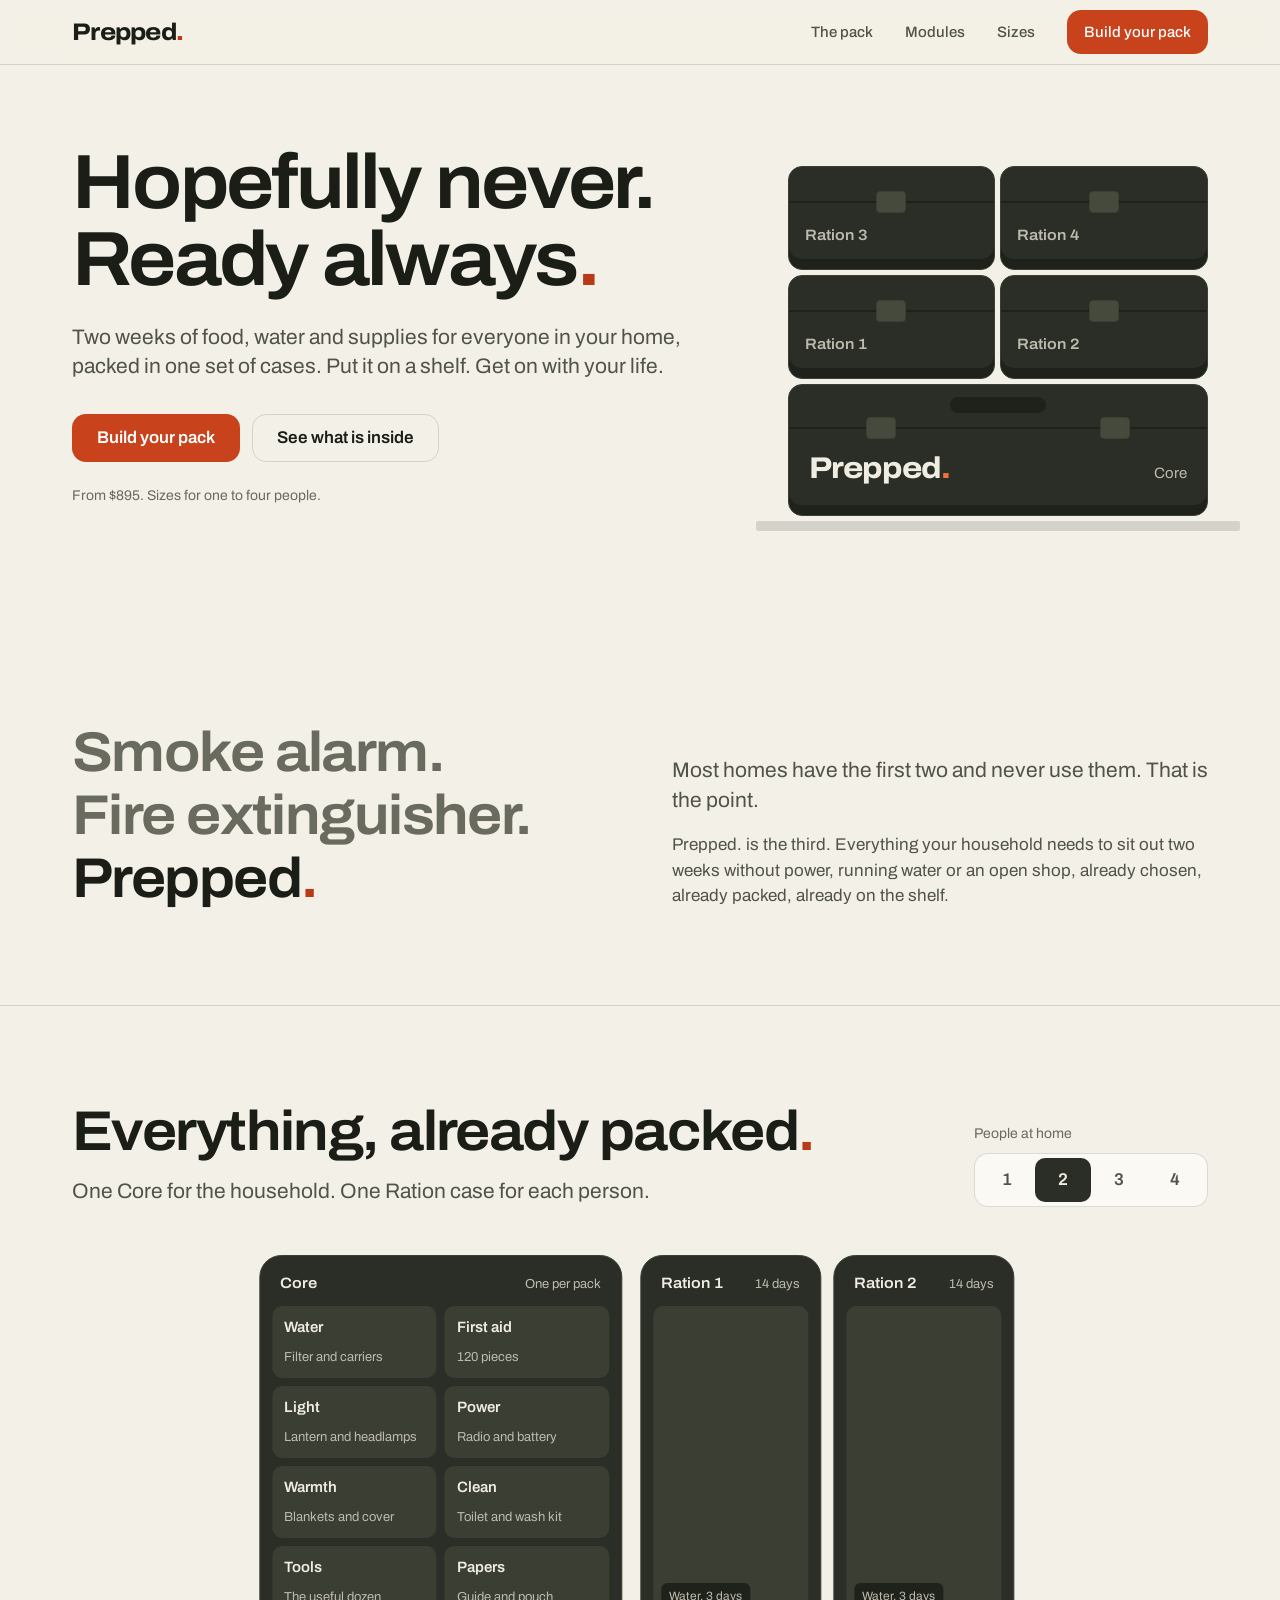
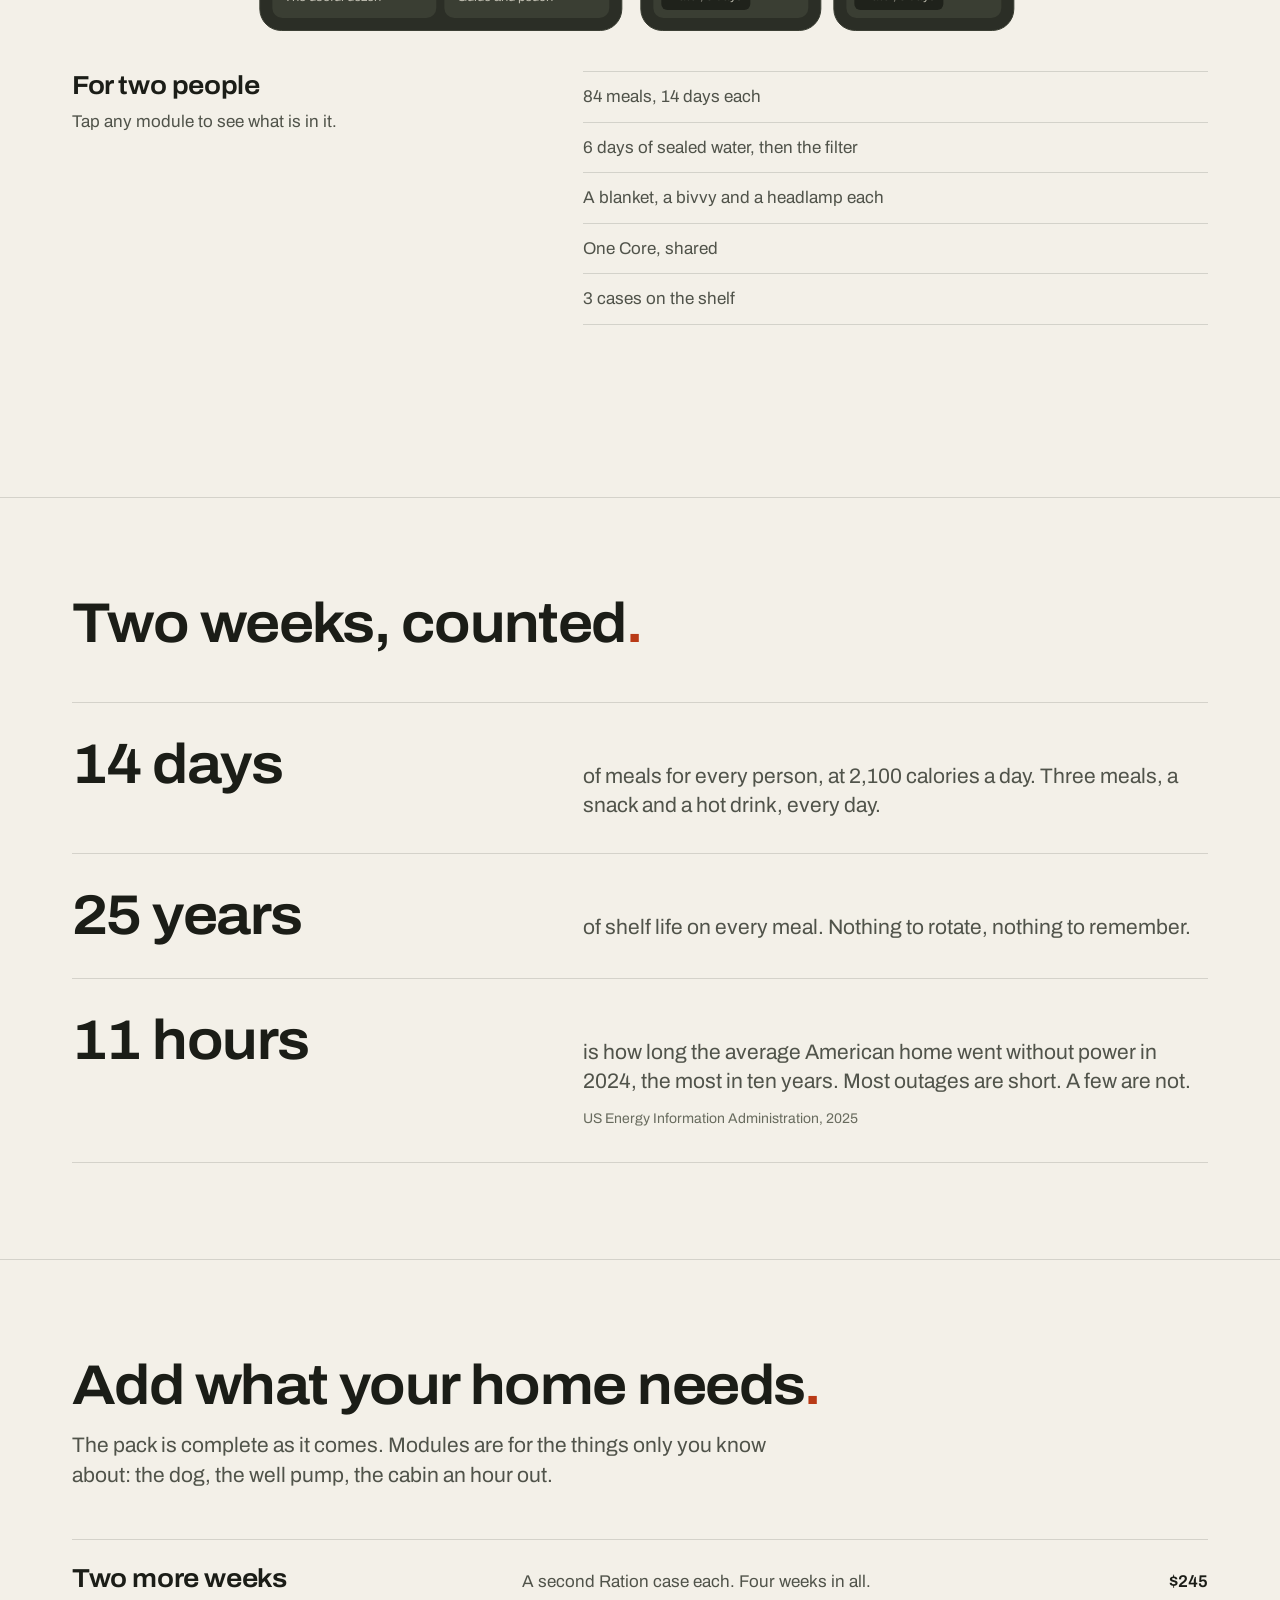
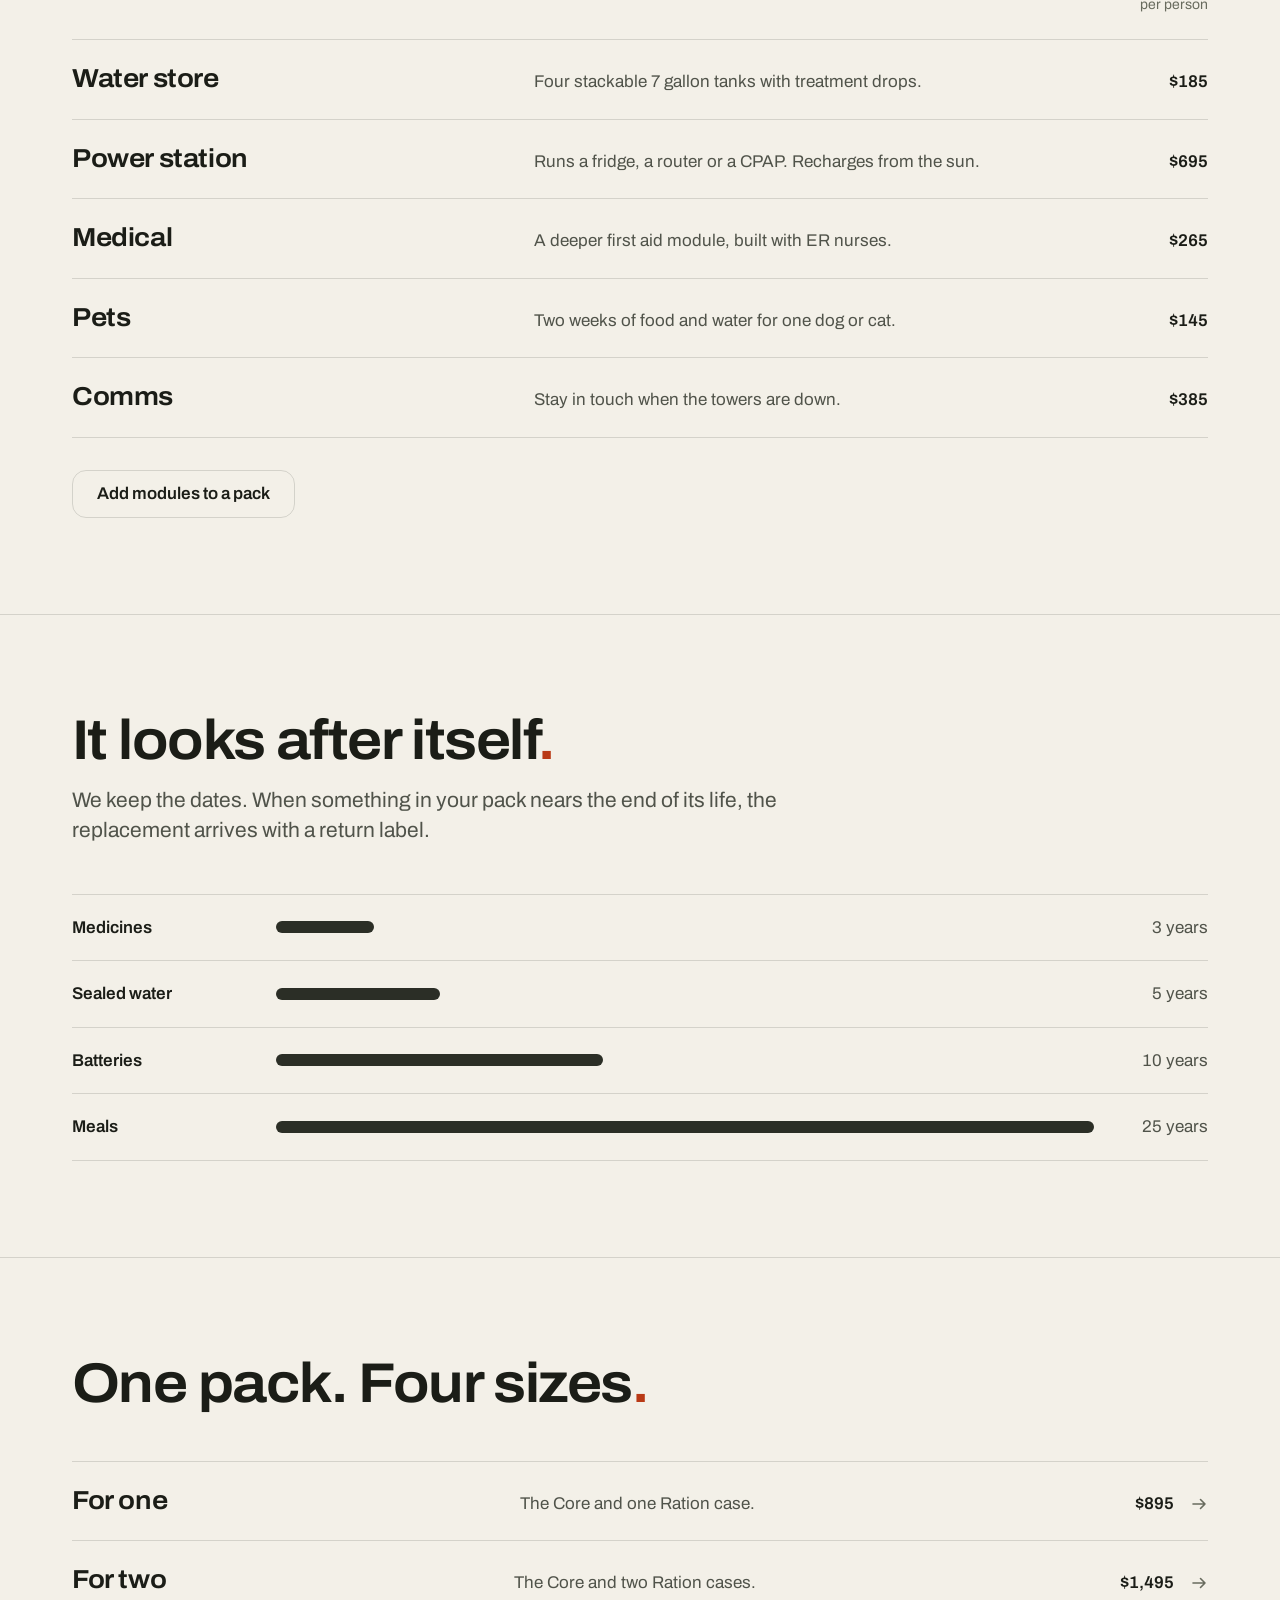
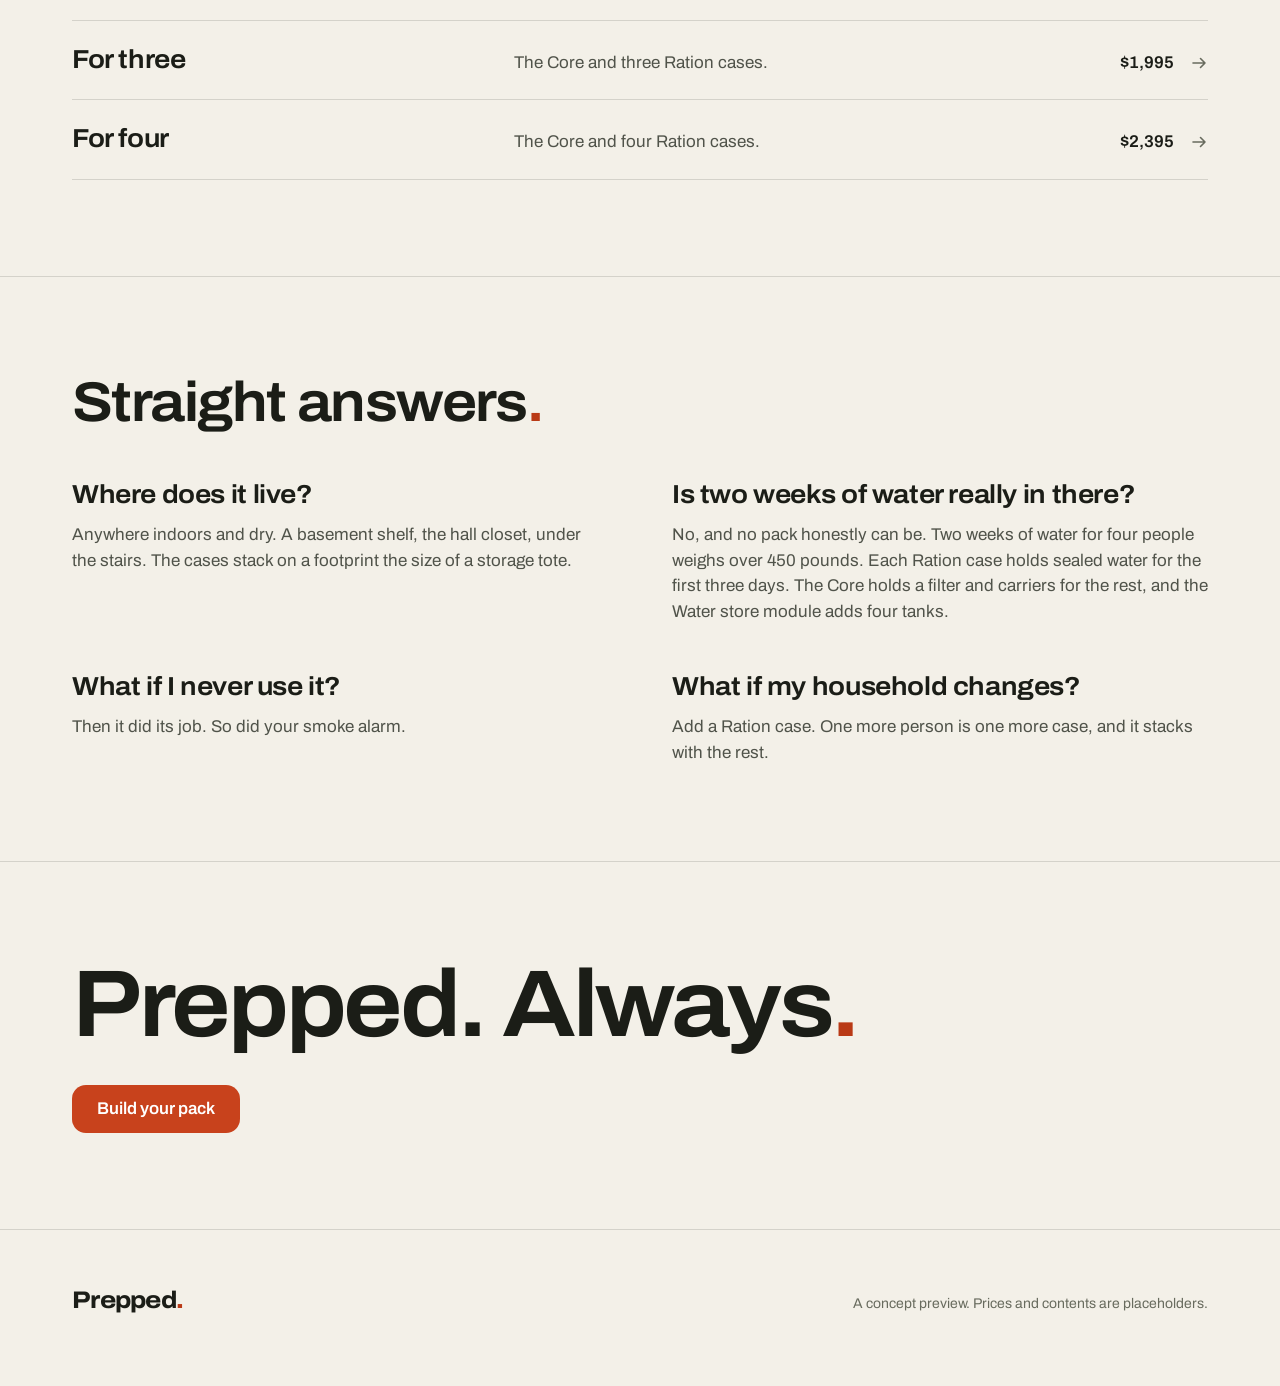
==== index.html @ c96b6212 "Prepped. concept preview Co-Authored-By: Claude Fable 5.2 <noreply@anthropic.com>" ====
<!doctype html>
<html lang="en">
<head>
<meta charset="utf-8">
<meta name="viewport" content="width=device-width, initial-scale=1">
<meta name="robots" content="noindex">
<title>Prepped. Hopefully never. Ready always.</title>
<meta name="description" content="Two weeks of food, water and supplies for everyone in your home, packed in one set of cases.">
<meta name="theme-color" content="#F3F0E8" media="(prefers-color-scheme: light)">
<meta name="theme-color" content="#11130F" media="(prefers-color-scheme: dark)">
<link rel="preconnect" href="https://fonts.googleapis.com">
<link rel="preconnect" href="https://fonts.gstatic.com" crossorigin>
<link href="https://fonts.googleapis.com/css2?family=Archivo:wdth,wght@62..125,100..900&display=swap" rel="stylesheet">
<link rel="stylesheet" href="styles.css">
<link rel="stylesheet" href="home.css">
<script>document.documentElement.classList.add("js");</script>
</head>
<body>

<header class="bar">
  <div class="wrap bar-in">
    <a class="mark" href="index.html" aria-label="Prepped. home">Prepped<span class="stop">.</span></a>
    <nav class="bar-links" aria-label="Main">
      <a href="#inside">The pack</a>
      <a href="#modules">Modules</a>
      <a href="#sizes">Sizes</a>
      <a class="btn btn-main btn-small" href="build.html">Build your pack</a>
    </nav>
  </div>
</header>

<main>

  <!-- 1. The promise -->
  <section class="hero">
    <div class="wrap hero-in">
      <div class="hero-words">
        <h1 class="h1">Hopefully never.<br>Ready always<span class="stop">.</span></h1>
        <p class="lead">Two weeks of food, water and supplies for everyone in your home, packed in one set of cases. Put it on a shelf. Get on with your life.</p>
        <div class="hero-go">
          <a class="btn btn-main" href="build.html">Build your pack</a>
          <a class="btn btn-quiet" href="#inside">See what is inside</a>
        </div>
        <p class="small">From <span class="num">$895</span>. Sizes for one to four people.</p>
      </div>

      <figure class="stack" aria-label="A Prepped. pack for four people: one Core case with four Ration cases stacked on top">
        <div class="stack-pair">
          <div class="box"><i class="latch"></i><span class="box-name">Ration 3</span></div>
          <div class="box"><i class="latch"></i><span class="box-name">Ration 4</span></div>
        </div>
        <div class="stack-pair">
          <div class="box"><i class="latch"></i><span class="box-name">Ration 1</span></div>
          <div class="box"><i class="latch"></i><span class="box-name">Ration 2</span></div>
        </div>
        <div class="box box-core">
          <i class="grip"></i><i class="latch"></i><i class="latch latch-2"></i>
          <span class="box-name box-mark">Prepped<span class="box-stop">.</span></span>
          <span class="box-note">Core</span>
        </div>
        <div class="shelf"></div>
      </figure>
    </div>
  </section>

  <!-- 2. The idea -->
  <section class="section">
    <div class="wrap idea">
      <p class="idea-list h2" aria-label="Smoke alarm. Fire extinguisher. Prepped.">
        <span>Smoke alarm.</span>
        <span>Fire extinguisher.</span>
        <span class="idea-us">Prepped<span class="stop">.</span></span>
      </p>
      <div class="idea-words reveal">
        <p class="lead">Most homes have the first two and never use them. That is the point.</p>
        <p class="body">Prepped. is the third. Everything your household needs to sit out two weeks without power, running water or an open shop, already chosen, already packed, already on the shelf.</p>
      </div>
    </div>
  </section>

  <!-- 3. What is inside -->
  <section class="section" id="inside">
    <div class="wrap">
      <div class="section-head inside-head">
        <div class="inside-title">
          <h2 class="h2">Everything, already packed<span class="stop">.</span></h2>
          <p class="lead">One Core for the household. One Ration case for each person.</p>
        </div>
        <div class="people">
          <span class="small" id="people-label">People at home</span>
          <div class="seg" id="people" data-value="2" role="group" aria-labelledby="people-label">
            <span class="seg-thumb" aria-hidden="true"></span>
            <button type="button" aria-pressed="false" data-people="1">1</button>
            <button type="button" aria-pressed="true" data-people="2">2</button>
            <button type="button" aria-pressed="false" data-people="3">3</button>
            <button type="button" aria-pressed="false" data-people="4">4</button>
          </div>
        </div>
      </div>

      <div id="pack"></div>

      <div class="inside-panel" id="inside-panel" aria-live="polite">
      </div>
    </div>
  </section>

  <!-- 4. Why two weeks -->
  <section class="section">
    <div class="wrap">
      <div class="section-head">
        <h2 class="h2">Two weeks, counted<span class="stop">.</span></h2>
      </div>
      <dl class="facts">
        <div class="fact reveal">
          <dt class="h2 num">14 days</dt>
          <dd class="lead">of meals for every person, at 2,100 calories a day. Three meals, a snack and a hot drink, every day.</dd>
        </div>
        <div class="fact reveal">
          <dt class="h2 num">25 years</dt>
          <dd class="lead">of shelf life on every meal. Nothing to rotate, nothing to remember.</dd>
        </div>
        <div class="fact reveal">
          <dt class="h2 num">11 hours</dt>
          <dd class="lead">is how long the average American home went without power in 2024, the most in ten years. Most outages are short. A few are not.
            <span class="small fact-source">US Energy Information Administration, 2025</span></dd>
        </div>
      </dl>
    </div>
  </section>

  <!-- 5. Modules -->
  <section class="section" id="modules">
    <div class="wrap">
      <div class="section-head">
        <h2 class="h2">Add what your home needs<span class="stop">.</span></h2>
        <p class="lead">The pack is complete as it comes. Modules are for the things only you know about: the dog, the well pump, the cabin an hour out.</p>
      </div>
      <ul class="rows" id="addon-rows"></ul>
      <p class="after-rows"><a class="btn btn-quiet" href="build.html">Add modules to a pack</a></p>
    </div>
  </section>

  <!-- 6. It looks after itself -->
  <section class="section">
    <div class="wrap keep">
      <div class="section-head">
        <h2 class="h2">It looks after itself<span class="stop">.</span></h2>
        <p class="lead">We keep the dates. When something in your pack nears the end of its life, the replacement arrives with a return label.</p>
      </div>
      <ul class="life" aria-label="How long each part of the pack lasts before we replace it">
        <li class="reveal"><span class="life-name">Medicines</span><span class="life-bar" style="--y: 3"></span><span class="life-years num">3 years</span></li>
        <li class="reveal"><span class="life-name">Sealed water</span><span class="life-bar" style="--y: 5"></span><span class="life-years num">5 years</span></li>
        <li class="reveal"><span class="life-name">Batteries</span><span class="life-bar" style="--y: 10"></span><span class="life-years num">10 years</span></li>
        <li class="reveal"><span class="life-name">Meals</span><span class="life-bar" style="--y: 25"></span><span class="life-years num">25 years</span></li>
      </ul>
    </div>
  </section>

  <!-- 7. Sizes -->
  <section class="section" id="sizes">
    <div class="wrap">
      <div class="section-head">
        <h2 class="h2">One pack. Four sizes<span class="stop">.</span></h2>
      </div>
      <ul class="rows" id="size-rows"></ul>
    </div>
  </section>

  <!-- 8. Straight answers -->
  <section class="section">
    <div class="wrap">
      <div class="section-head">
        <h2 class="h2">Straight answers<span class="stop">.</span></h2>
      </div>
      <dl class="answers">
        <div class="reveal">
          <dt class="h3">Where does it live?</dt>
          <dd class="body">Anywhere indoors and dry. A basement shelf, the hall closet, under the stairs. The cases stack on a footprint the size of a storage tote.</dd>
        </div>
        <div class="reveal">
          <dt class="h3">Is two weeks of water really in there?</dt>
          <dd class="body">No, and no pack honestly can be. Two weeks of water for four people weighs over 450 pounds. Each Ration case holds sealed water for the first three days. The Core holds a filter and carriers for the rest, and the Water store module adds four tanks.</dd>
        </div>
        <div class="reveal">
          <dt class="h3">What if I never use it?</dt>
          <dd class="body">Then it did its job. So did your smoke alarm.</dd>
        </div>
        <div class="reveal">
          <dt class="h3">What if my household changes?</dt>
          <dd class="body">Add a Ration case. One more person is one more case, and it stacks with the rest.</dd>
        </div>
      </dl>
    </div>
  </section>

  <!-- 9. Close -->
  <section class="section close">
    <div class="wrap close-in">
      <h2 class="h1">Prepped. Always<span class="stop">.</span></h2>
      <a class="btn btn-main" href="build.html">Build your pack</a>
    </div>
  </section>

</main>

<footer class="foot">
  <div class="wrap foot-in">
    <a class="mark" href="index.html">Prepped<span class="stop">.</span></a>
    <p class="small">A concept preview. Prices and contents are placeholders.</p>
  </div>
</footer>

<script src="data.js"></script>
<script src="case.js"></script>
<script src="home.js"></script>
</body>
</html>
---- styles.css ----
/* Prepped. design base. Every colour, size and speed is a token here.
   A hardcoded value in a page is a bug. */

:root {
  /* Ground: warm bone, like a painted basement shelf in daylight */
  --page: #F3F0E8;
  --card: #FBF9F4;
  --raised: #FFFFFF;
  --hairline: rgba(27, 29, 23, 0.14);
  --text: #1B1D17;
  --text-2: #50534A;
  --text-3: #686B5E;

  /* The one accent: the full stop */
  --accent: #C8421C;        /* buttons, with white text (4.9 to 1) */
  --accent-text: #B93A16;   /* accent used as lettering on the ground */
  --on-accent: #FFFFFF;
  --good: #2F6B45;

  /* The case is the same object in both themes */
  --case: #2B2E26;
  --case-edge: #3B3F34;
  --case-in: #1F221B;
  --tile: #3A3E33;
  --tile-2: #454A3D;
  --on-case: #EFECE2;
  --on-case-2: #BDBBAE;
  --pick: #F2703F;

  --shadow: 0 1px 2px rgba(27, 29, 23, 0.06), 0 12px 32px rgba(27, 29, 23, 0.08);
  --bar: rgba(243, 240, 232, 0.72);

  /* Type */
  --font: "Archivo", "Helvetica Neue", Helvetica, Arial, sans-serif;
  --t-small: 14px;
  --t-body: 17px;
  --t-lead: 21px;
  --t-h3: 26px;
  --t-h2: clamp(34px, 4.6vw, 56px);
  --t-h1: clamp(46px, 7.4vw, 104px);

  /* Space, multiples of 4 */
  --s1: 4px; --s2: 8px; --s3: 12px; --s4: 16px; --s5: 20px; --s6: 24px;
  --s8: 32px; --s10: 40px; --s12: 48px; --s16: 64px; --s20: 80px; --s24: 96px;
  --edge: 32px;
  --wide: 1200px;

  --r-s: 8px; --r-m: 14px; --r-l: 22px;

  /* Motion: starts at once, lands softly */
  --ease: cubic-bezier(0.22, 1, 0.36, 1);
  --ease-exit: cubic-bezier(0.5, 0, 0.75, 0);
  --dur-press: 90ms;
  --dur-touch: 200ms;
  --dur-move: 360ms;
  --dur-exit: 180ms;
  --dur-arrive: 520ms;
  --rise: 8px;
}

@media (prefers-color-scheme: dark) {
  :root:not([data-theme="light"]) {
    --page: #11130F;
    --card: #191C16;
    --raised: #21251D;
    --hairline: rgba(239, 236, 226, 0.14);
    --text: #EFECE2;
    --text-2: #B9B8AB;
    --text-3: #939387;
    --accent-text: #F2703F;
    --good: #7FBF95;
    --case: #272B22;
    --case-edge: #3D4236;
    --case-in: #1A1D17;
    --shadow: 0 0 0 1px rgba(239, 236, 226, 0.06), 0 16px 40px rgba(0, 0, 0, 0.5);
    --bar: rgba(17, 19, 15, 0.72);
    color-scheme: dark;
  }
}
:root[data-theme="dark"] {
  --page: #11130F;
  --card: #191C16;
  --raised: #21251D;
  --hairline: rgba(239, 236, 226, 0.14);
  --text: #EFECE2;
  --text-2: #B9B8AB;
  --text-3: #939387;
  --accent-text: #F2703F;
  --good: #7FBF95;
  --case: #272B22;
  --case-edge: #3D4236;
  --case-in: #1A1D17;
  --shadow: 0 0 0 1px rgba(239, 236, 226, 0.06), 0 16px 40px rgba(0, 0, 0, 0.5);
  --bar: rgba(17, 19, 15, 0.72);
  color-scheme: dark;
}

* { box-sizing: border-box; }
body::before { content: ""; position: fixed; inset: 0 0 auto; height: env(safe-area-inset-top, 0px); z-index: 30; background: var(--page); }
html { -webkit-text-size-adjust: 100%; text-size-adjust: 100%; scroll-behavior: smooth; }
body {
  margin: 0;
  background: var(--page);
  color: var(--text);
  font-family: var(--font);
  font-size: var(--t-body);
  line-height: 1.5;
  -webkit-font-smoothing: antialiased;
}
h1, h2, h3, p, ul, ol, dl, dd, figure { margin: 0; padding: 0; }
ul, ol { list-style: none; }
a { color: inherit; }
button { font: inherit; color: inherit; }
img, svg { display: block; max-width: 100%; }

:focus-visible { outline: 2px solid var(--accent-text); outline-offset: 3px; border-radius: 4px; }

/* The signature: the full stop */
.stop { color: var(--accent-text); }

/* Type roles */
.h1, .h2, .h3 { font-stretch: 108%; font-weight: 650; text-wrap: balance; }
.h1 { font-size: var(--t-h1); line-height: 1.0; letter-spacing: -0.035em; }
.h2 { font-size: var(--t-h2); line-height: 1.06; letter-spacing: -0.028em; }
.h3 { font-size: var(--t-h3); line-height: 1.15; letter-spacing: -0.015em; }
.lead { font-size: var(--t-lead); line-height: 1.42; color: var(--text-2); max-width: 34em; text-wrap: pretty; }
.body { color: var(--text-2); max-width: 65ch; text-wrap: pretty; }
.small { font-size: var(--t-small); line-height: 1.45; color: var(--text-3); }
.num { font-variant-numeric: tabular-nums; }

/* Layout */
.wrap { width: 100%; max-width: var(--wide); margin: 0 auto; padding-left: max(var(--edge), env(safe-area-inset-left, 0px)); padding-right: max(var(--edge), env(safe-area-inset-right, 0px)); }
.section { padding: var(--s24) 0; }
.section + .section { border-top: 1px solid var(--hairline); }
.section-head { display: grid; gap: var(--s4); margin-bottom: var(--s12); }

/* Buttons: one shape family */
.btn {
  display: inline-flex; align-items: center; justify-content: center; gap: var(--s2);
  min-height: 48px; padding: 0 var(--s6);
  border-radius: var(--r-m); border: 1px solid transparent;
  font-size: var(--t-body); font-weight: 600; text-decoration: none; cursor: pointer;
  -webkit-tap-highlight-color: transparent; touch-action: manipulation; user-select: none;
  transition: transform var(--dur-touch) var(--ease), filter var(--dur-touch) var(--ease), background-color var(--dur-touch) var(--ease);
}
.btn:active { transform: scale(0.975); transition-duration: var(--dur-press); }
.btn-main { background: var(--accent); color: var(--on-accent); }
.btn-quiet { background: transparent; border-color: var(--hairline); color: var(--text); }
.btn-small { min-height: 44px; padding: 0 var(--s4); font-size: 15px; }
@media (hover: hover) and (pointer: fine) {
  .btn-main:hover { filter: brightness(1.08); }
  .btn-quiet:hover { background: var(--card); }
}
.btn[disabled] { opacity: 0.45; cursor: default; }

/* Top bar: floats over the page, so it gets glass */
.bar {
  position: sticky; top: env(safe-area-inset-top, 0px); z-index: 20;
  background: var(--bar);
  -webkit-backdrop-filter: blur(20px) saturate(180%); backdrop-filter: blur(20px) saturate(180%);
  border-bottom: 1px solid var(--hairline);
}
.bar-in { display: flex; align-items: center; justify-content: space-between; gap: var(--s6); min-height: 64px; }
.mark { font-stretch: 112%; font-weight: 750; font-size: 24px; letter-spacing: -0.03em; text-decoration: none; display: inline-flex; align-items: center; min-height: 44px; }
.bar-links { display: flex; align-items: center; gap: var(--s8); }
.bar-links a { font-size: 15px; font-weight: 500; color: var(--text-2); text-decoration: none; min-height: 44px; display: inline-flex; align-items: center; }
.bar-links a.btn-main { color: var(--on-accent); }
@media (hover: hover) and (pointer: fine) { .bar-links a:not(.btn):hover { color: var(--text); } }
@media (prefers-reduced-transparency: reduce) { .bar { background: var(--page); -webkit-backdrop-filter: none; backdrop-filter: none; } }
@media (prefers-contrast: more) { .bar { background: var(--page); -webkit-backdrop-filter: none; backdrop-filter: none; border-bottom-color: var(--text); } }

/* Footer */
.foot { border-top: 1px solid var(--hairline); padding: var(--s12) 0 var(--s16); }
.foot-in { display: flex; flex-wrap: wrap; align-items: baseline; justify-content: space-between; gap: var(--s4) var(--s8); }

/* ---------- The pack, seen from above (case.js draws it) ---------- */
.pack { display: grid; gap: var(--s3); }
.pack-row { display: grid; grid-template-columns: 2fr repeat(4, 1fr); gap: var(--s3); }
/* Fewer people: the pack stays centred. Each case slides by half the missing width. */
.unit-core { transition: transform var(--dur-move) var(--ease); }
.pack[data-people="1"] .unit-core { transform: translateX(calc(75% + 9px)); }
.pack[data-people="2"] .unit-core { transform: translateX(calc(50% + 6px)); }
.pack[data-people="3"] .unit-core { transform: translateX(calc(25% + 3px)); }
.pack[data-people="1"] .ration { transform: translateX(calc(150% + 18px)); }
.pack[data-people="2"] .ration { transform: translateX(calc(100% + 12px)); }
.pack[data-people="3"] .ration { transform: translateX(calc(50% + 6px)); }

.unit {
  background: var(--case); border: 1px solid var(--case-edge); border-radius: var(--r-l);
  padding: var(--s3); color: var(--on-case);
  display: grid; grid-template-rows: auto 1fr; gap: var(--s3); min-width: 0;
}
.unit-name { display: flex; align-items: baseline; justify-content: space-between; gap: var(--s2); padding: var(--s1) var(--s2) 0; font-size: 15px; font-weight: 600; font-stretch: 108%; }
.unit-name span { white-space: nowrap; }
.unit-name span:last-child { font-weight: 400; font-stretch: 100%; font-size: 13px; color: var(--on-case-2); }

.tiles { display: grid; grid-template-columns: repeat(2, 1fr); grid-auto-rows: 1fr; gap: var(--s2); }
.tile {
  appearance: none; border: 0; text-align: left; cursor: pointer;
  background: var(--tile); color: var(--on-case); border-radius: 10px;
  padding: var(--s3); min-height: 72px; min-width: 0;
  display: flex; flex-direction: column; justify-content: space-between; gap: var(--s2);
  -webkit-tap-highlight-color: transparent; touch-action: manipulation;
  box-shadow: inset 0 0 0 0 var(--pick);
  transition: transform var(--dur-touch) var(--ease), background-color var(--dur-touch) var(--ease), box-shadow var(--dur-touch) var(--ease);
}
.tile:active { transform: scale(0.975); transition-duration: var(--dur-press); }
.tile b { font-size: 15px; font-weight: 600; line-height: 1.2; }
.tile i { font-style: normal; font-size: 13px; line-height: 1.3; color: var(--on-case-2); }
.tile[aria-pressed="true"] { background: var(--tile-2); box-shadow: inset 0 0 0 2px var(--pick); }
@media (hover: hover) and (pointer: fine) { .tile:hover { background: var(--tile-2); } }
.tile:focus-visible { outline-color: var(--pick); outline-offset: 2px; }

/* A Ration case: fourteen days you can count, then water */
.ration { opacity: 1; transition: opacity var(--dur-move) var(--ease), transform var(--dur-move) var(--ease); }
.pack .ration.is-out { opacity: 0; transform: translateY(var(--rise)); pointer-events: none; visibility: hidden; transition: opacity var(--dur-exit) var(--ease-exit), transform var(--dur-exit) var(--ease-exit), visibility 0s var(--dur-exit); }
.ration .tile { height: 100%; padding: var(--s2); gap: var(--s2); justify-content: flex-start; }
.days { display: grid; grid-template-columns: 1fr 1fr; gap: var(--s1); flex: 1; }
.days span { display: block; background: var(--on-case-2); opacity: 0.55; border-radius: 3px; min-height: 9px; }
.sip { background: var(--case-in); border-radius: 6px; padding: 6px var(--s2); font-size: 12px; line-height: 1.25; color: var(--on-case-2); }

/* Add-on modules dock under the pack */
.dock { display: grid; grid-template-columns: repeat(6, 1fr); gap: var(--s3); }
.dock:empty { display: none; }
.addon { opacity: 1; transition: opacity var(--dur-move) var(--ease), transform var(--dur-move) var(--ease); }
.addon.is-out { opacity: 0.0; transform: translateY(var(--rise)); pointer-events: none; }
.addon.unit { grid-template-rows: 1fr; padding: var(--s2); border-radius: var(--r-m); }
.addon .tile { min-height: 80px; height: 100%; padding: var(--s2) var(--s3); border-radius: 8px; }
.addon .tile b { font-size: 14px; }
.addon .tile i { font-size: 12px; }
.dock-slot { border: 1px dashed var(--hairline); border-radius: var(--r-l); min-height: 92px; display: grid; place-items: center; padding: var(--s3); text-align: center; }

/* What is in the picked module */
.inside { display: grid; gap: var(--s3); align-content: start; }
.inside ul { display: grid; }
.inside li { padding: var(--s3) 0; border-top: 1px solid var(--hairline); color: var(--text-2); }
.inside li:last-child { border-bottom: 1px solid var(--hairline); }
.inside-swap { animation: arrive var(--dur-move) var(--ease) both; }
@keyframes arrive { from { opacity: 0; transform: translateY(4px); } to { opacity: 1; transform: none; } }

/* Size picker: one sliding selection */
.seg { position: relative; display: inline-grid; grid-auto-flow: column; grid-auto-columns: 1fr; padding: var(--s1); background: var(--card); border: 1px solid var(--hairline); border-radius: var(--r-m); }
.seg button {
  appearance: none; border: 0; background: transparent; cursor: pointer; position: relative; z-index: 1;
  min-width: 56px; min-height: 44px; padding: 0 var(--s4); border-radius: 10px;
  font-weight: 600; color: var(--text-2);
  -webkit-tap-highlight-color: transparent; touch-action: manipulation;
  transition: color var(--dur-touch) var(--ease);
}
.seg button[aria-pressed="true"] { color: var(--on-case); }
.seg-thumb { position: absolute; z-index: 0; top: var(--s1); bottom: var(--s1); left: var(--s1); width: calc((100% - 8px) / 4); border-radius: 10px; background: var(--case); transition: transform var(--dur-touch) var(--ease); }
.seg[data-value="2"] .seg-thumb { transform: translateX(100%); }
.seg[data-value="3"] .seg-thumb { transform: translateX(200%); }
.seg[data-value="4"] .seg-thumb { transform: translateX(300%); }

/* Sections rise once as you reach them */
.js .reveal { opacity: 0; transform: translateY(var(--rise)); }
.js .reveal.is-in { opacity: 1; transform: none; transition: opacity var(--dur-arrive) var(--ease), transform var(--dur-arrive) var(--ease); }

@media (prefers-reduced-motion: reduce) {
  html { scroll-behavior: auto; }
  *, *::before, *::after { transition-duration: 1ms !important; animation-duration: 1ms !important; }
  .js .reveal { opacity: 1; transform: none; }
}

/* ---------- Phone ---------- */
@media (max-width: 767px) {
  :root { --edge: 20px; --t-body: 17px; --t-lead: 19px; --t-h3: 23px; }
  .section { padding: var(--s16) 0; }
  .section-head { margin-bottom: var(--s8); }
  .bar-links a:not(.btn) { display: none; }

  .pack-row { grid-template-columns: repeat(4, 1fr); }
  .pack-row .unit-core { grid-column: 1 / -1; }
  .pack[data-people] .unit-core { transform: none; }
  .ration.unit { padding: var(--s2); border-radius: var(--r-m); }
  .ration .unit-name { font-size: 13px; padding: 2px 2px 0; }
  .ration .unit-name span:last-child { display: none; }
  .ration .tile { padding: 6px; }
  .sip { font-size: 11px; padding: 4px 6px; }
  .days span { min-height: 8px; }
  .dock { grid-template-columns: repeat(2, 1fr); }
}
@media (pointer: coarse) {
  .btn, .tile, .seg button, .mark { -webkit-touch-callout: none; }
}
---- home.css ----
/* Home page only. Tokens come from styles.css. */

/* 1. Hero */
.hero { padding: var(--s20) 0 var(--s24); }
.hero-in { display: grid; grid-template-columns: minmax(0, 1.35fr) minmax(0, 0.85fr); gap: var(--s12); align-items: end; }
.hero-words { display: grid; gap: var(--s6); justify-items: start; padding-bottom: var(--s6); }
.hero .h1 { font-size: clamp(42px, 6vw, 80px); }
.hero-go { display: flex; flex-wrap: wrap; gap: var(--s3); margin-top: var(--s2); }

/* The pack on its shelf, seen from the front */
.stack { display: grid; gap: 5px; width: 100%; max-width: 460px; justify-self: end; }
.stack-pair { display: grid; grid-template-columns: 1fr 1fr; gap: 5px; }
.box {
  position: relative; height: 104px; border-radius: var(--r-m);
  background: var(--case); border: 1px solid var(--case-edge);
  box-shadow: inset 0 -10px 0 var(--case-in);
  color: var(--on-case);
}
/* the lid seam */
.box::before { content: ""; position: absolute; left: 0; right: 0; top: 34px; height: 2px; background: var(--case-in); }
.latch { position: absolute; top: 24px; left: 50%; width: 30px; height: 22px; margin-left: -15px; border-radius: 4px; background: var(--tile-2); border: 1px solid var(--case-edge); }
.box-name { position: absolute; left: var(--s4); bottom: 22px; font-size: 15px; font-weight: 600; font-stretch: 108%; color: var(--on-case-2); }
.box-core { height: 132px; }
.box-core::before { top: 42px; }
.box-core .latch { top: 32px; left: 22%; }
.box-core .latch-2 { left: 78%; }
.grip { position: absolute; top: 12px; left: 50%; width: 96px; height: 16px; margin-left: -48px; border-radius: 8px; background: var(--case-in); }
.box-mark { font-size: 30px; font-weight: 750; font-stretch: 112%; letter-spacing: -0.03em; color: var(--on-case); bottom: 24px; left: var(--s5); }
.box-stop { color: var(--pick); }
.box-note { position: absolute; right: var(--s5); bottom: 30px; font-size: 15px; color: var(--on-case-2); }
.shelf { height: 10px; margin: 0 calc(var(--s8) * -1); border-radius: 2px; background: var(--hairline); }

/* 2. The idea */
.idea { display: grid; grid-template-columns: minmax(0, 1fr) minmax(0, 1fr); gap: var(--s16); align-items: end; }
.idea-list { display: grid; gap: var(--s1); }
.idea-list span { color: var(--text-3); }
.idea-list .idea-us { color: var(--text); }
.idea-list .idea-us .stop { color: var(--accent-text); }
.idea-words { display: grid; gap: var(--s4); }

/* 3. Inside */
.inside-head { grid-template-columns: minmax(0, 1fr) auto; align-items: end; gap: var(--s8); }
.inside-title { display: grid; gap: var(--s4); }
.people { display: grid; gap: var(--s2); justify-items: start; }
.inside-panel { margin-top: var(--s10); min-height: 330px; }
.inside-open { display: grid; grid-template-columns: minmax(0, 1fr) minmax(0, 1.4fr); gap: var(--s16); }
.inside-open .inside-what { display: grid; gap: var(--s2); align-content: start; }

/* 4. Facts: ruled rows, the number first */
.facts { display: grid; }
.fact { display: grid; grid-template-columns: minmax(0, 1fr) minmax(0, 1.4fr); gap: var(--s16); align-items: baseline; padding: var(--s8) 0; border-top: 1px solid var(--hairline); }
.fact:last-child { border-bottom: 1px solid var(--hairline); }
.fact-source { display: block; margin-top: var(--s3); }

/* 5 and 7. Ruled rows */
.rows { display: grid; }
.row { display: grid; grid-template-columns: minmax(0, 1fr) minmax(0, 1.4fr) auto; gap: var(--s8); align-items: baseline; padding: var(--s6) 0; border-top: 1px solid var(--hairline); }
.rows > li:last-child .row, .rows > .row:last-child { border-bottom: 1px solid var(--hairline); }
.row-name { font-size: var(--t-h3); font-weight: 650; font-stretch: 108%; letter-spacing: -0.015em; line-height: 1.15; }
.row-line { color: var(--text-2); }
.row-price { font-weight: 600; text-align: right; white-space: nowrap; }
.row-price small { display: block; font-size: var(--t-small); font-weight: 400; color: var(--text-3); }
a.row { text-decoration: none; -webkit-tap-highlight-color: transparent; transition: opacity var(--dur-touch) var(--ease); }
a.row:active { opacity: 0.6; transition-duration: 60ms; }
.row-go { display: inline-flex; align-items: center; gap: var(--s4); justify-content: flex-end; }
.row-go svg { width: 18px; height: 18px; color: var(--text-3); transition: transform var(--dur-touch) var(--ease); }
@media (hover: hover) and (pointer: fine) { a.row:hover .row-go svg { transform: translateX(4px); color: var(--accent-text); } }
.after-rows { margin-top: var(--s8); }

/* 6. Shelf life, drawn at true scale */
.life { display: grid; }
.life li { display: grid; grid-template-columns: 180px minmax(0, 1fr) 90px; gap: var(--s6); align-items: center; padding: var(--s5) 0; border-top: 1px solid var(--hairline); }
.life li:last-child { border-bottom: 1px solid var(--hairline); }
.life-name { font-weight: 600; }
.life-bar { height: 12px; border-radius: 6px; background: var(--case); width: calc(var(--y) / 25 * 100%); }
:root[data-theme="dark"] .life-bar { background: var(--on-case-2); }
@media (prefers-color-scheme: dark) { :root:not([data-theme="light"]) .life-bar { background: var(--on-case-2); } }
.life-years { text-align: right; color: var(--text-2); }

/* 8. Answers */
.answers { display: grid; grid-template-columns: 1fr 1fr; gap: var(--s12) var(--s16); }
.answers > div { display: grid; gap: var(--s3); align-content: start; }

/* 9. Close */
.close-in { display: grid; gap: var(--s8); justify-items: start; }

@media (max-width: 767px) {
  .hero { padding: var(--s10) 0 var(--s16); }
  .hero-in { grid-template-columns: minmax(0, 1fr); gap: var(--s12); }
  .hero-words { padding-bottom: 0; }
  .hero-go { width: 100%; }
  .hero-go .btn { flex: 1 1 auto; }
  .stack { justify-self: center; max-width: 340px; }
  .box { height: 84px; }
  .box::before { top: 28px; }
  .latch { top: 19px; width: 26px; height: 20px; margin-left: -13px; }
  .box-name { bottom: 18px; left: var(--s3); font-size: 14px; }
  .box-core { height: 112px; }
  .box-core::before { top: 38px; }
  .box-core .latch { top: 29px; }
  .box-mark { font-size: 26px; bottom: 20px; left: var(--s4); }
  .box-note { bottom: 25px; right: var(--s4); }
  .shelf { margin: 0 calc(var(--s3) * -1); }

  .idea, .inside-open, .fact, .answers { grid-template-columns: minmax(0, 1fr); gap: var(--s4); }
  .idea { gap: var(--s8); }
  .answers { gap: var(--s10); }
  .inside-head { grid-template-columns: minmax(0, 1fr); gap: var(--s6); }
  .inside-panel { margin-top: var(--s8); min-height: 420px; }
  .fact { padding: var(--s6) 0; }

  .row { grid-template-columns: minmax(0, 1fr) auto; gap: var(--s1) var(--s4); padding: var(--s5) 0; }
  .row-line { grid-column: 1; grid-row: 2; }
  .row-price { grid-column: 2; grid-row: 1; }

  .life li { grid-template-columns: minmax(0, 1fr) auto; gap: var(--s2) var(--s4); }
  .life-bar { grid-column: 1 / -1; grid-row: 2; }
}
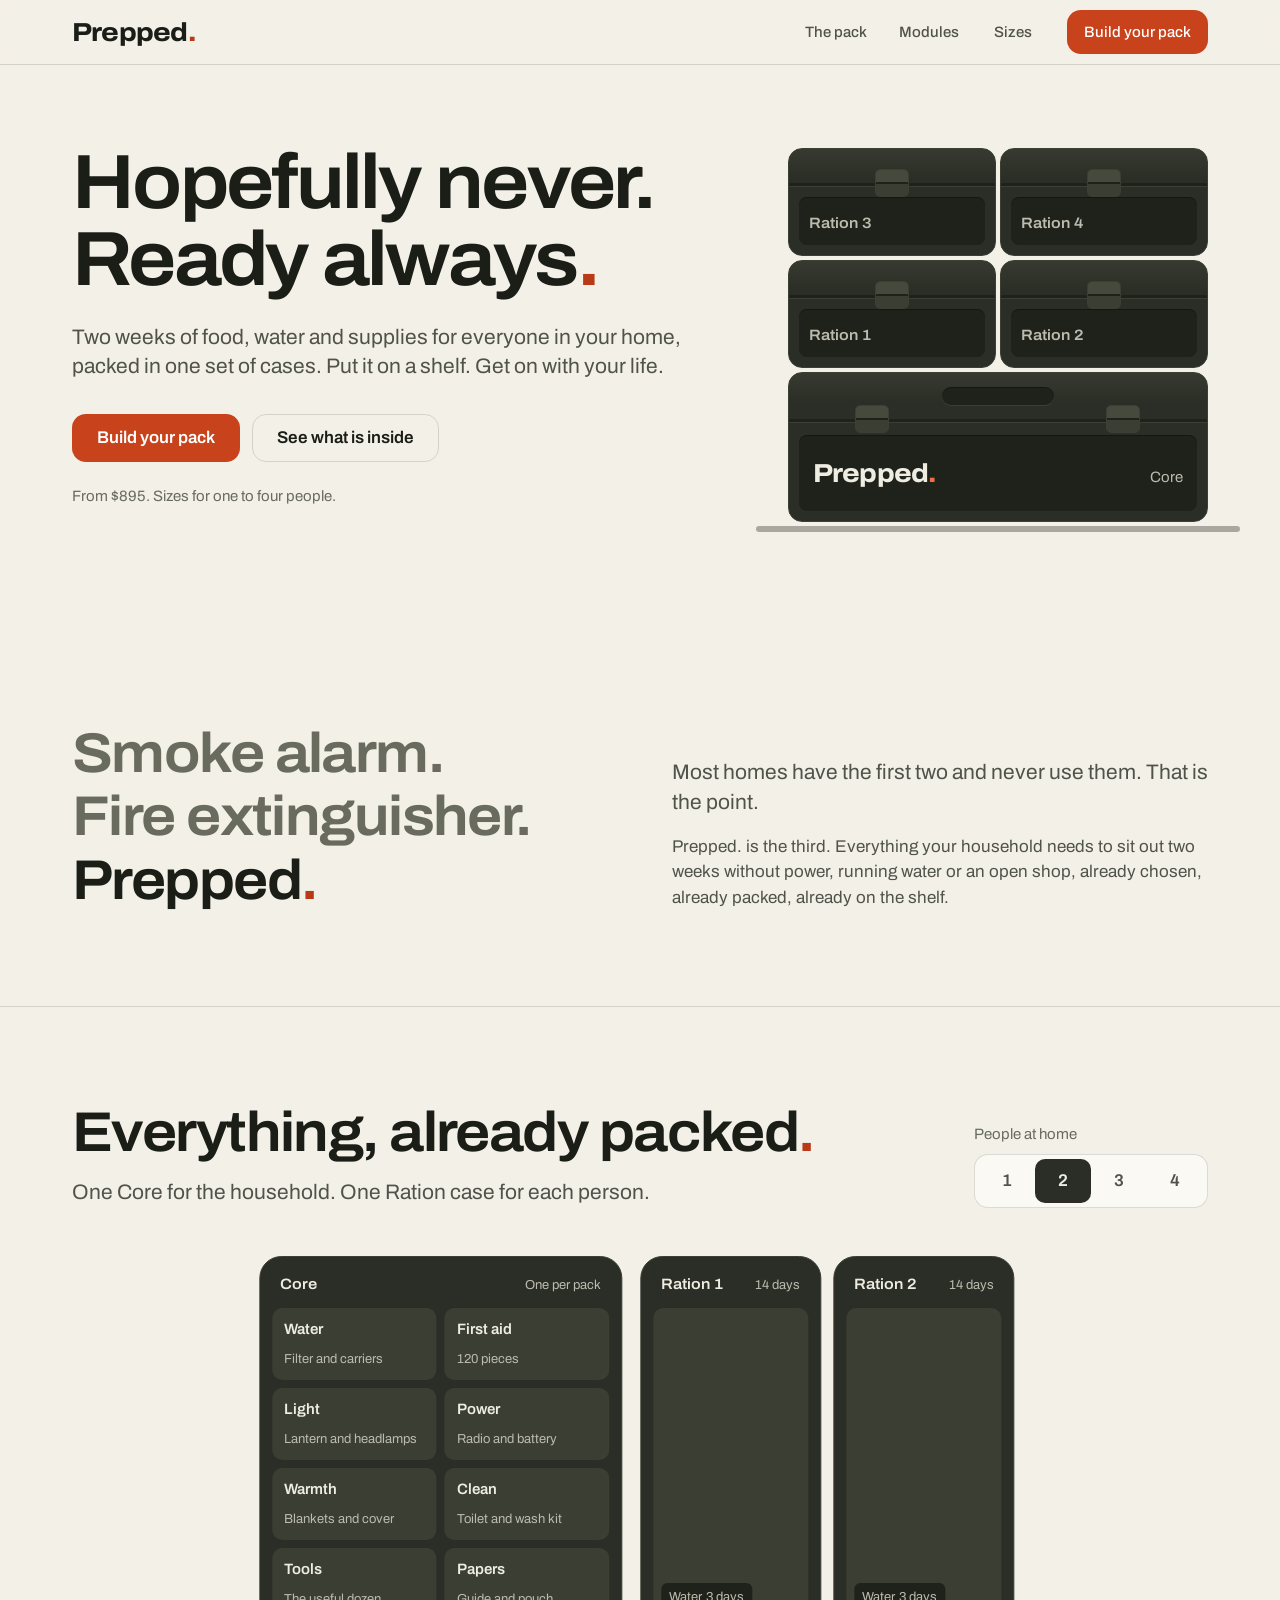
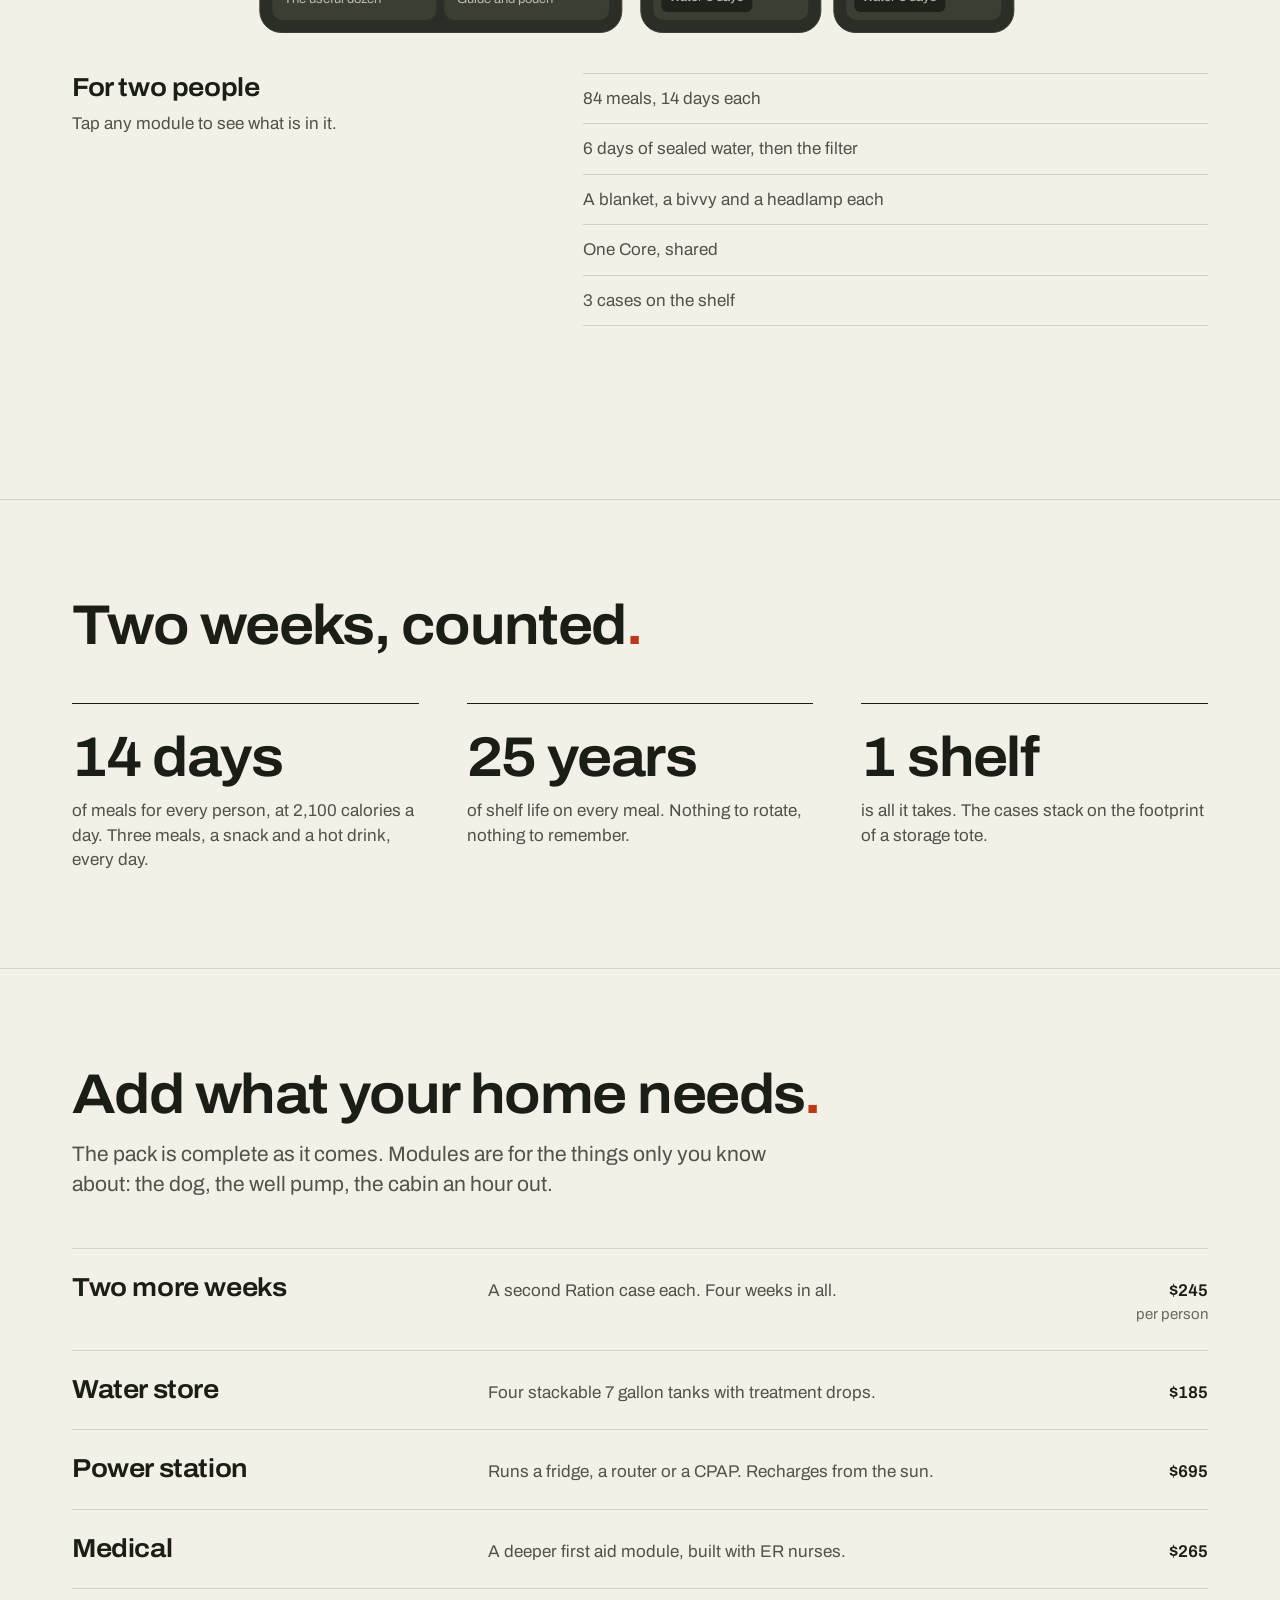
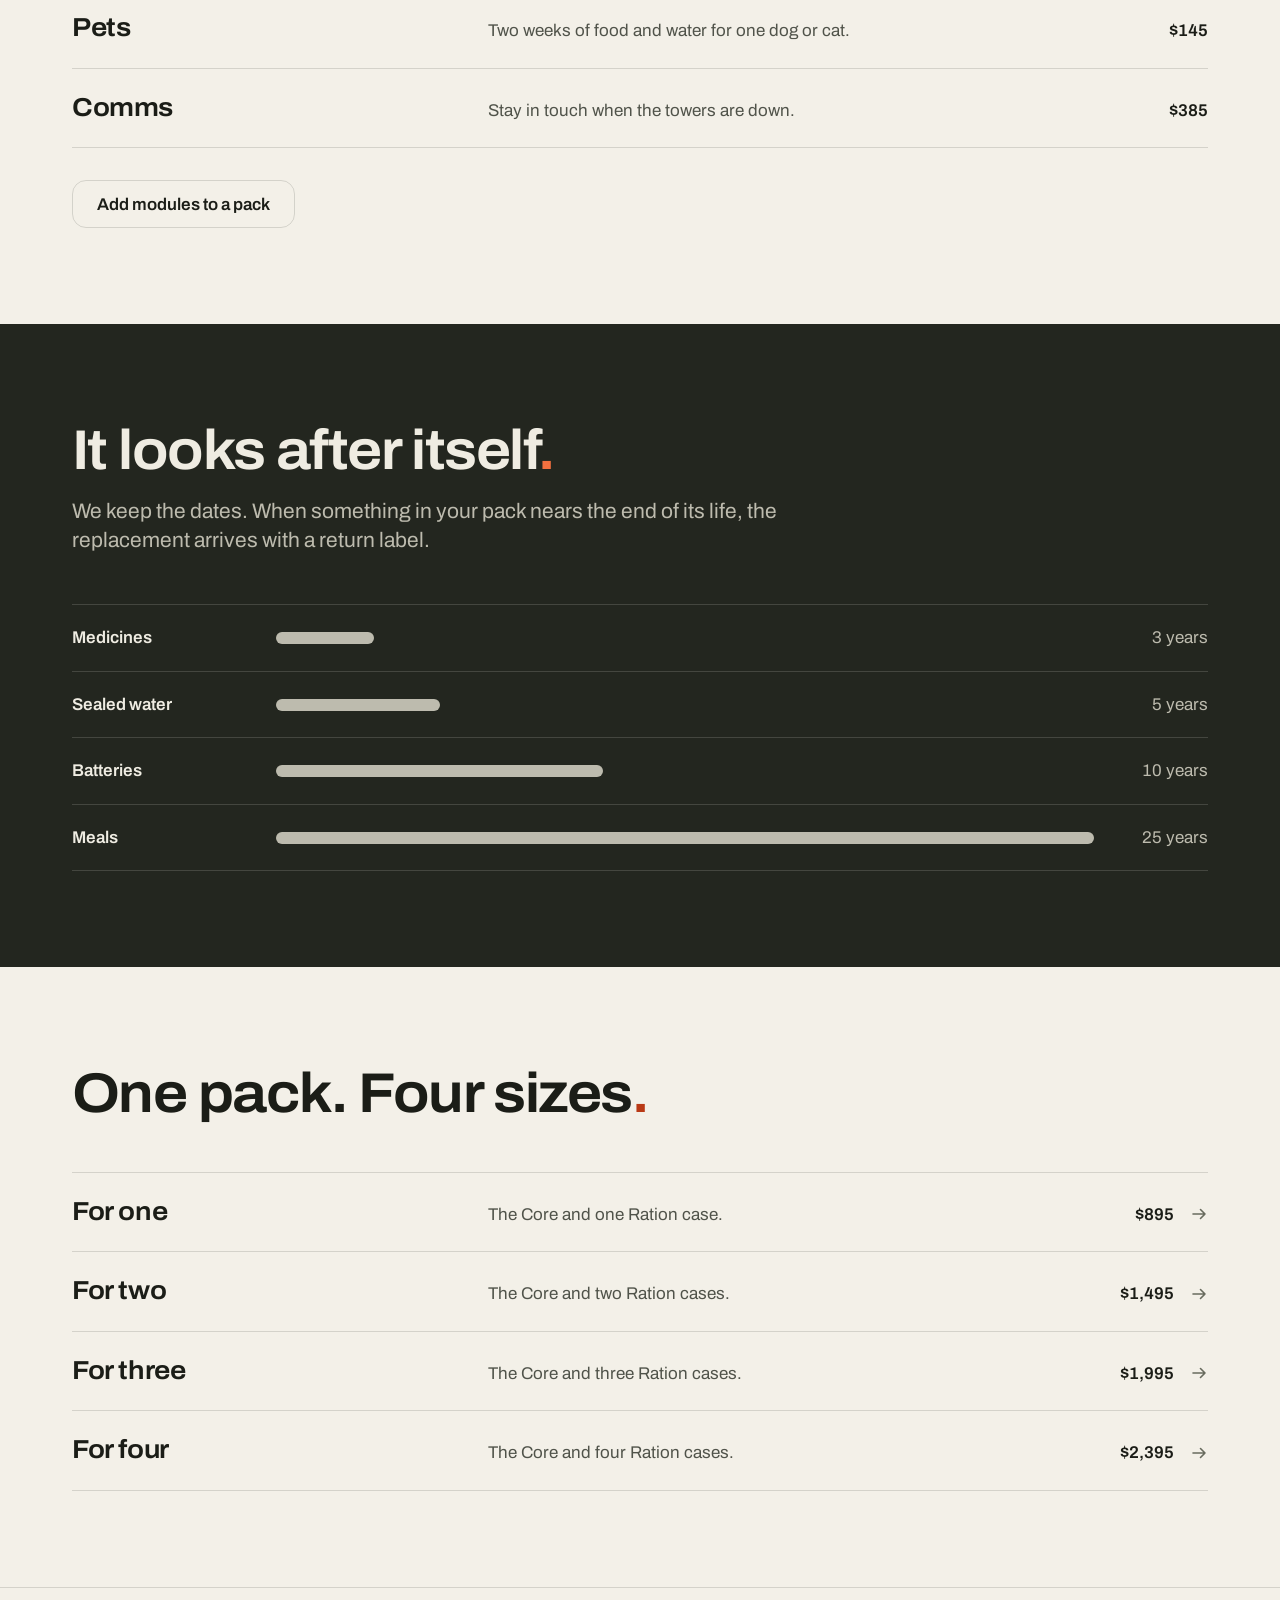
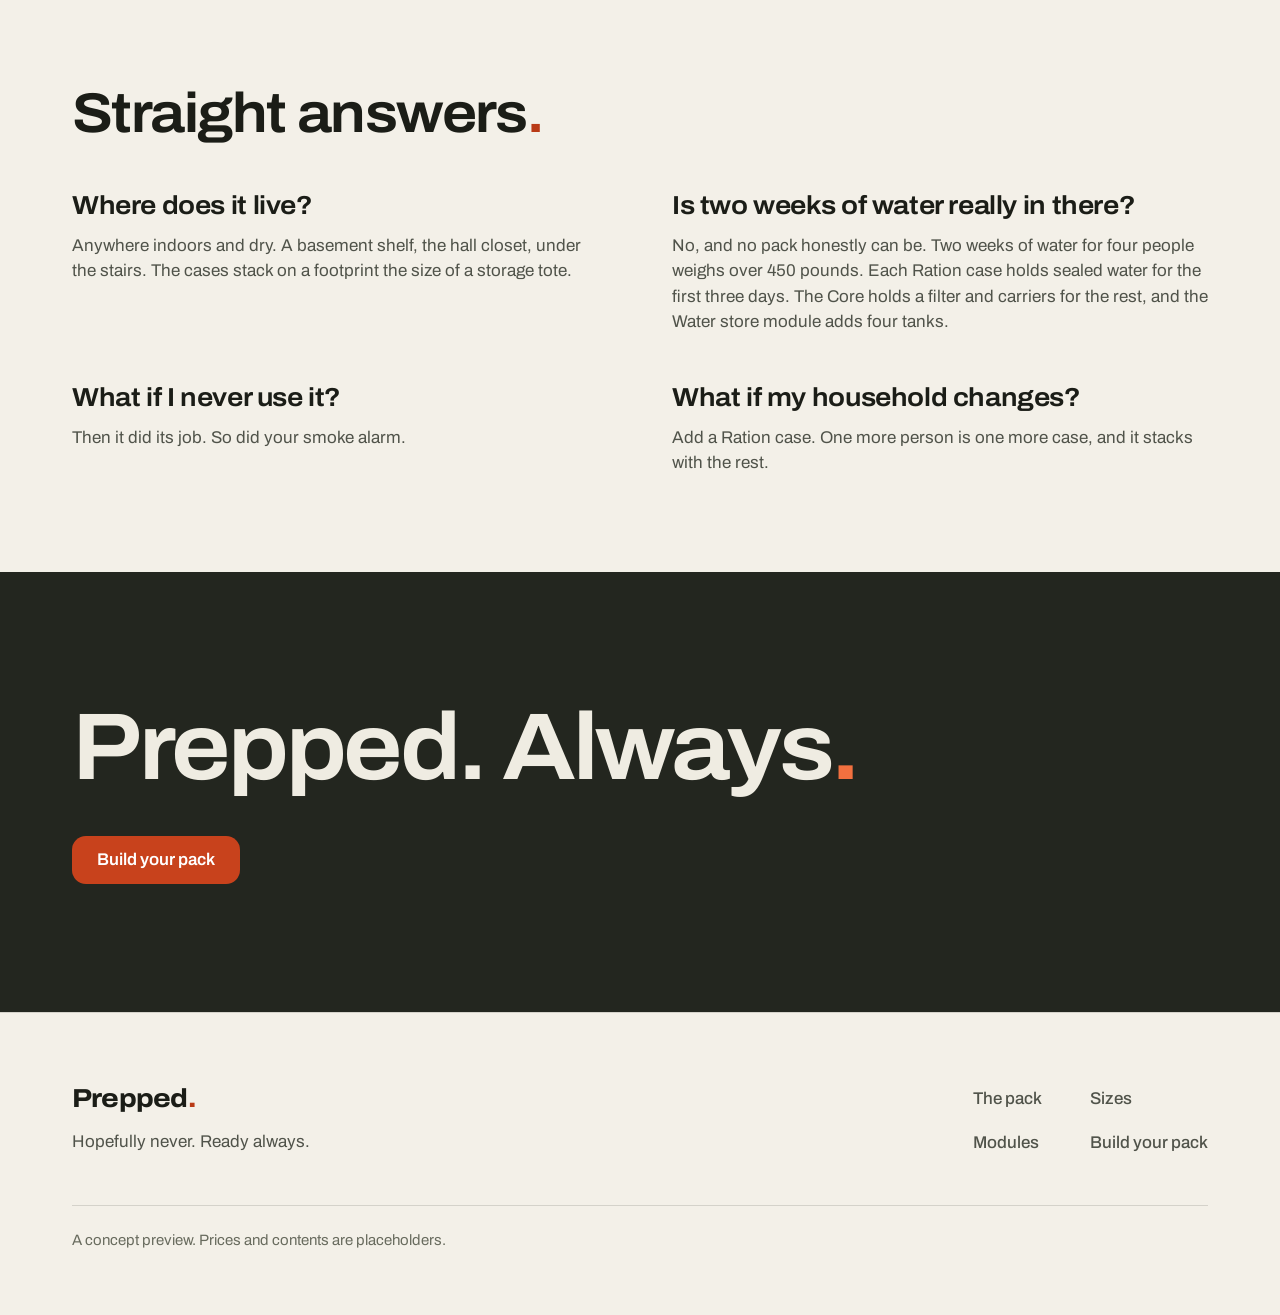
==== commit efe8ad4a: "Design audit fixes Co-Authored-By: Claude Fable 5.2 <noreply@anthropic.com>" ====
--- a/index.html
+++ b/index.html
@@ -4,6 +4,15 @@
 <meta charset="utf-8">
 <meta name="viewport" content="width=device-width, initial-scale=1">
 <meta name="robots" content="noindex">
+<link rel="icon" href="data:image/svg+xml,%3Csvg xmlns='http://www.w3.org/2000/svg' viewBox='0 0 64 64'%3E%3Crect width='64' height='64' rx='14' fill='%232B2E26'/%3E%3Cpath d='M18 46V18h13c6.5 0 10.500 3.800 10.500 9.500S37.500 37 31 37h-6v9z M25 31h5.500c2.500 0 4-1.300 4-3.500s-1.500-3.500-4-3.500H25z' fill='%23EFECE2' fill-rule='evenodd'/%3E%3Crect x='44' y='39' width='7' height='7' fill='%23F2703F'/%3E%3C/svg%3E">
+<meta property="og:type" content="website">
+<meta property="og:site_name" content="Prepped.">
+<meta property="og:title" content="Prepped. Hopefully never. Ready always.">
+<meta property="og:description" content="Two weeks of food, water and supplies for everyone in your home, packed in one set of cases.">
+<meta property="og:image" content="https://dwc2001.github.io/prepped-preview/og.png">
+<meta property="og:image:width" content="1200">
+<meta property="og:image:height" content="630">
+<meta name="twitter:card" content="summary_large_image">
 <title>Prepped. Hopefully never. Ready always.</title>
 <meta name="description" content="Two weeks of food, water and supplies for everyone in your home, packed in one set of cases.">
 <meta name="theme-color" content="#F3F0E8" media="(prefers-color-scheme: light)">
@@ -24,8 +33,14 @@
       <a href="#inside">The pack</a>
       <a href="#modules">Modules</a>
       <a href="#sizes">Sizes</a>
+      <button type="button" class="btn btn-quiet btn-small bar-menu" id="bar-menu" aria-label="Menu" aria-expanded="false" aria-controls="bar-sheet"><svg viewBox="0 0 20 20" fill="none" stroke="currentColor" stroke-width="1.8" stroke-linecap="round" aria-hidden="true"><path d="M3 7h14M3 13h14"/></svg></button>
       <a class="btn btn-main btn-small" href="build.html">Build your pack</a>
     </nav>
+  </div>
+  <div class="bar-sheet" id="bar-sheet">
+    <a href="#inside">The pack</a>
+    <a href="#modules">Modules</a>
+    <a href="#sizes">Sizes</a>
   </div>
 </header>
 
@@ -121,9 +136,8 @@
           <dd class="lead">of shelf life on every meal. Nothing to rotate, nothing to remember.</dd>
         </div>
         <div class="fact reveal">
-          <dt class="h2 num">11 hours</dt>
-          <dd class="lead">is how long the average American home went without power in 2024, the most in ten years. Most outages are short. A few are not.
-            <span class="small fact-source">US Energy Information Administration, 2025</span></dd>
+          <dt class="h2 num">1 shelf</dt>
+          <dd class="lead">is all it takes. The cases stack on the footprint of a storage tote.</dd>
         </div>
       </dl>
     </div>
@@ -142,7 +156,7 @@
   </section>
 
   <!-- 6. It looks after itself -->
-  <section class="section">
+  <section class="section band">
     <div class="wrap keep">
       <div class="section-head">
         <h2 class="h2">It looks after itself<span class="stop">.</span></h2>
@@ -195,7 +209,7 @@
   </section>
 
   <!-- 9. Close -->
-  <section class="section close">
+  <section class="section band close">
     <div class="wrap close-in">
       <h2 class="h1">Prepped. Always<span class="stop">.</span></h2>
       <a class="btn btn-main" href="build.html">Build your pack</a>
@@ -206,13 +220,23 @@
 
 <footer class="foot">
   <div class="wrap foot-in">
-    <a class="mark" href="index.html">Prepped<span class="stop">.</span></a>
-    <p class="small">A concept preview. Prices and contents are placeholders.</p>
+    <div class="foot-brand">
+      <a class="mark" href="index.html">Prepped<span class="stop">.</span></a>
+      <p class="body">Hopefully never. Ready always.</p>
+    </div>
+    <nav class="foot-links" aria-label="Footer">
+      <a href="#inside">The pack</a>
+      <a href="#sizes">Sizes</a>
+      <a href="#modules">Modules</a>
+      <a href="build.html">Build your pack</a>
+    </nav>
+    <p class="small foot-note">A concept preview. Prices and contents are placeholders.</p>
   </div>
 </footer>
 
 <script src="data.js"></script>
 <script src="case.js"></script>
 <script src="home.js"></script>
+<script src="nav.js"></script>
 </body>
 </html>
--- a/styles.css
+++ b/styles.css
@@ -7,6 +7,7 @@
   --card: #FBF9F4;
   --raised: #FFFFFF;
   --hairline: rgba(27, 29, 23, 0.14);
+  --hairline-2: rgba(27, 29, 23, 0.34);
   --text: #1B1D17;
   --text-2: #50534A;
   --text-3: #686B5E;
@@ -26,13 +27,18 @@
   --on-case: #EFECE2;
   --on-case-2: #BDBBAE;
   --pick: #F2703F;
+  --case-hi: #363A30;
+  --band: #23261F;
+  --seg-on: #2B2E26;
+  --seg-on-text: #EFECE2;
 
   --shadow: 0 1px 2px rgba(27, 29, 23, 0.06), 0 12px 32px rgba(27, 29, 23, 0.08);
-  --bar: rgba(243, 240, 232, 0.72);
+  --bar: rgba(243, 240, 232, 0.88);
 
   /* Type */
   --font: "Archivo", "Helvetica Neue", Helvetica, Arial, sans-serif;
-  --t-small: 14px;
+  --t-micro: 13px;
+  --t-small: 15px;
   --t-body: 17px;
   --t-lead: 21px;
   --t-h3: 26px;
@@ -69,11 +75,18 @@
     --text-3: #939387;
     --accent-text: #F2703F;
     --good: #7FBF95;
-    --case: #272B22;
-    --case-edge: #3D4236;
-    --case-in: #1A1D17;
+    --case: #30352A;
+    --case-edge: #5C6252;
+    --case-in: #1E211A;
+    --case-hi: #3B4034;
+    --tile: #3E4337;
+    --tile-2: #4B5143;
+    --band: #1B1E18;
+    --seg-on: #EFECE2;
+    --seg-on-text: #1B1D17;
+    --hairline-2: rgba(239, 236, 226, 0.36);
     --shadow: 0 0 0 1px rgba(239, 236, 226, 0.06), 0 16px 40px rgba(0, 0, 0, 0.5);
-    --bar: rgba(17, 19, 15, 0.72);
+    --bar: rgba(17, 19, 15, 0.86);
     color-scheme: dark;
   }
 }
@@ -87,17 +100,24 @@
   --text-3: #939387;
   --accent-text: #F2703F;
   --good: #7FBF95;
-  --case: #272B22;
-  --case-edge: #3D4236;
-  --case-in: #1A1D17;
+  --case: #30352A;
+  --case-edge: #5C6252;
+  --case-in: #1E211A;
+  --case-hi: #3B4034;
+  --tile: #3E4337;
+  --tile-2: #4B5143;
+  --band: #1B1E18;
+  --seg-on: #EFECE2;
+  --seg-on-text: #1B1D17;
+  --hairline-2: rgba(239, 236, 226, 0.36);
   --shadow: 0 0 0 1px rgba(239, 236, 226, 0.06), 0 16px 40px rgba(0, 0, 0, 0.5);
-  --bar: rgba(17, 19, 15, 0.72);
+  --bar: rgba(17, 19, 15, 0.86);
   color-scheme: dark;
 }
 
 * { box-sizing: border-box; }
 body::before { content: ""; position: fixed; inset: 0 0 auto; height: env(safe-area-inset-top, 0px); z-index: 30; background: var(--page); }
-html { -webkit-text-size-adjust: 100%; text-size-adjust: 100%; scroll-behavior: smooth; }
+html { -webkit-text-size-adjust: 100%; text-size-adjust: 100%; scroll-behavior: smooth; scroll-padding-top: 88px; }
 body {
   margin: 0;
   background: var(--page);
@@ -146,7 +166,7 @@
 .btn:active { transform: scale(0.975); transition-duration: var(--dur-press); }
 .btn-main { background: var(--accent); color: var(--on-accent); }
 .btn-quiet { background: transparent; border-color: var(--hairline); color: var(--text); }
-.btn-small { min-height: 44px; padding: 0 var(--s4); font-size: 15px; }
+.btn-small { min-height: 44px; padding: 0 var(--s4); font-size: var(--t-small); }
 @media (hover: hover) and (pointer: fine) {
   .btn-main:hover { filter: brightness(1.08); }
   .btn-quiet:hover { background: var(--card); }
@@ -161,17 +181,37 @@
   border-bottom: 1px solid var(--hairline);
 }
 .bar-in { display: flex; align-items: center; justify-content: space-between; gap: var(--s6); min-height: 64px; }
-.mark { font-stretch: 112%; font-weight: 750; font-size: 24px; letter-spacing: -0.03em; text-decoration: none; display: inline-flex; align-items: center; min-height: 44px; }
+.mark { font-stretch: 112%; font-weight: 750; font-size: var(--t-h3); letter-spacing: -0.03em; text-decoration: none; display: inline-flex; align-items: center; min-height: 44px; }
 .bar-links { display: flex; align-items: center; gap: var(--s8); }
-.bar-links a { font-size: 15px; font-weight: 500; color: var(--text-2); text-decoration: none; min-height: 44px; display: inline-flex; align-items: center; }
+.bar-links a { min-width: 44px; justify-content: center; font-size: var(--t-small); font-weight: 500; color: var(--text-2); text-decoration: none; min-height: 44px; display: inline-flex; align-items: center; }
 .bar-links a.btn-main { color: var(--on-accent); }
 @media (hover: hover) and (pointer: fine) { .bar-links a:not(.btn):hover { color: var(--text); } }
 @media (prefers-reduced-transparency: reduce) { .bar { background: var(--page); -webkit-backdrop-filter: none; backdrop-filter: none; } }
 @media (prefers-contrast: more) { .bar { background: var(--page); -webkit-backdrop-filter: none; backdrop-filter: none; border-bottom-color: var(--text); } }
 
+/* On the Build page the bar does not offer the page you are on */
+.build-page .bar-links .btn-main { display: none; }
+
+/* Phone menu: a button in the bar opens the section links under it */
+.bar-menu { display: none; }
+.bar-sheet { display: none; }
+
 /* Footer */
-.foot { border-top: 1px solid var(--hairline); padding: var(--s12) 0 var(--s16); }
-.foot-in { display: flex; flex-wrap: wrap; align-items: baseline; justify-content: space-between; gap: var(--s4) var(--s8); }
+.foot { border-top: 1px solid var(--hairline); padding: var(--s16) 0; }
+.foot-in { display: grid; grid-template-columns: minmax(0, 1fr) auto; gap: var(--s10) var(--s16); align-items: start; }
+.foot-brand { display: grid; gap: var(--s2); justify-items: start; }
+.foot-links { display: grid; grid-template-columns: auto auto; gap: 0 var(--s12); }
+.foot-links a { display: inline-flex; align-items: center; min-height: 44px; text-decoration: none; color: var(--text-2); font-weight: 500; }
+@media (hover: hover) and (pointer: fine) { .foot-links a:hover { color: var(--text); } }
+.foot-note { grid-column: 1 / -1; padding-top: var(--s6); border-top: 1px solid var(--hairline); }
+
+/* A dark band: the same olive as the cases, in both themes */
+.section.band {
+  --text: var(--on-case); --text-2: var(--on-case-2); --text-3: #A9A89B;
+  --hairline: rgba(239, 236, 226, 0.16); --accent-text: var(--pick); --card: var(--case);
+  background: var(--band); color: var(--text); border-top-color: transparent;
+}
+.section.band + .section { border-top-color: transparent; }
 
 /* ---------- The pack, seen from above (case.js draws it) ---------- */
 .pack { display: grid; gap: var(--s3); }
@@ -190,9 +230,9 @@
   padding: var(--s3); color: var(--on-case);
   display: grid; grid-template-rows: auto 1fr; gap: var(--s3); min-width: 0;
 }
-.unit-name { display: flex; align-items: baseline; justify-content: space-between; gap: var(--s2); padding: var(--s1) var(--s2) 0; font-size: 15px; font-weight: 600; font-stretch: 108%; }
+.unit-name { display: flex; align-items: baseline; justify-content: space-between; gap: var(--s2); padding: var(--s1) var(--s2) 0; font-size: var(--t-small); font-weight: 600; font-stretch: 108%; }
 .unit-name span { white-space: nowrap; }
-.unit-name span:last-child { font-weight: 400; font-stretch: 100%; font-size: 13px; color: var(--on-case-2); }
+.unit-name span:last-child { font-weight: 400; font-stretch: 100%; font-size: var(--t-micro); color: var(--on-case-2); }
 
 .tiles { display: grid; grid-template-columns: repeat(2, 1fr); grid-auto-rows: 1fr; gap: var(--s2); }
 .tile {
@@ -205,8 +245,8 @@
   transition: transform var(--dur-touch) var(--ease), background-color var(--dur-touch) var(--ease), box-shadow var(--dur-touch) var(--ease);
 }
 .tile:active { transform: scale(0.975); transition-duration: var(--dur-press); }
-.tile b { font-size: 15px; font-weight: 600; line-height: 1.2; }
-.tile i { font-style: normal; font-size: 13px; line-height: 1.3; color: var(--on-case-2); }
+.tile b { font-size: var(--t-small); font-weight: 600; line-height: 1.2; }
+.tile i { font-style: normal; font-size: var(--t-micro); line-height: 1.3; color: var(--on-case-2); }
 .tile[aria-pressed="true"] { background: var(--tile-2); box-shadow: inset 0 0 0 2px var(--pick); }
 @media (hover: hover) and (pointer: fine) { .tile:hover { background: var(--tile-2); } }
 .tile:focus-visible { outline-color: var(--pick); outline-offset: 2px; }
@@ -216,19 +256,25 @@
 .pack .ration.is-out { opacity: 0; transform: translateY(var(--rise)); pointer-events: none; visibility: hidden; transition: opacity var(--dur-exit) var(--ease-exit), transform var(--dur-exit) var(--ease-exit), visibility 0s var(--dur-exit); }
 .ration .tile { height: 100%; padding: var(--s2); gap: var(--s2); justify-content: flex-start; }
 .days { display: grid; grid-template-columns: 1fr 1fr; gap: var(--s1); flex: 1; }
-.days span { display: block; background: var(--on-case-2); opacity: 0.55; border-radius: 3px; min-height: 9px; }
-.sip { background: var(--case-in); border-radius: 6px; padding: 6px var(--s2); font-size: 12px; line-height: 1.25; color: var(--on-case-2); }
-
-/* Add-on modules dock under the pack */
-.dock { display: grid; grid-template-columns: repeat(6, 1fr); gap: var(--s3); }
-.dock:empty { display: none; }
-.addon { opacity: 1; transition: opacity var(--dur-move) var(--ease), transform var(--dur-move) var(--ease); }
-.addon.is-out { opacity: 0.0; transform: translateY(var(--rise)); pointer-events: none; }
-.addon.unit { grid-template-rows: 1fr; padding: var(--s2); border-radius: var(--r-m); }
-.addon .tile { min-height: 80px; height: 100%; padding: var(--s2) var(--s3); border-radius: 8px; }
-.addon .tile b { font-size: 14px; }
-.addon .tile i { font-size: 12px; }
-.dock-slot { border: 1px dashed var(--hairline); border-radius: var(--r-l); min-height: 92px; display: grid; place-items: center; padding: var(--s3); text-align: center; }
+.days span { display: block; background: var(--on-case-2); opacity: 0.82; border-radius: 3px; min-height: 9px; }
+.sip { display: flex; flex-wrap: wrap; gap: 0 var(--s1); background: var(--case-in); border-radius: 6px; padding: 6px var(--s2); font-size: var(--t-micro); line-height: 1.25; color: var(--on-case-2); }
+
+/* Add-on modules: six slots under the pack. A slot is an outline until its module is added. */
+.dock { display: grid; grid-template-columns: repeat(3, minmax(0, 1fr)); gap: var(--s3); }
+.tile.addon {
+  min-height: 76px; border-radius: var(--r-m); background: var(--case);
+  box-shadow: inset 0 0 0 1px var(--case-edge);
+  transition: transform var(--dur-touch) var(--ease), background-color var(--dur-move) var(--ease), box-shadow var(--dur-touch) var(--ease), color var(--dur-move) var(--ease);
+}
+.tile.addon b, .tile.addon i { transition: color var(--dur-move) var(--ease); }
+.tile.addon.is-off { background: transparent; box-shadow: inset 0 0 0 1px var(--hairline-2); }
+.tile.addon.is-off b { color: var(--text-2); }
+.tile.addon.is-off i { color: var(--text-3); }
+.tile.addon[aria-pressed="true"] { box-shadow: inset 0 0 0 2px var(--pick); }
+@media (hover: hover) and (pointer: fine) {
+  .tile.addon:hover { background: var(--case-hi); }
+  .tile.addon.is-off:hover { background: var(--card); }
+}
 
 /* What is in the picked module */
 .inside { display: grid; gap: var(--s3); align-content: start; }
@@ -247,8 +293,8 @@
   -webkit-tap-highlight-color: transparent; touch-action: manipulation;
   transition: color var(--dur-touch) var(--ease);
 }
-.seg button[aria-pressed="true"] { color: var(--on-case); }
-.seg-thumb { position: absolute; z-index: 0; top: var(--s1); bottom: var(--s1); left: var(--s1); width: calc((100% - 8px) / 4); border-radius: 10px; background: var(--case); transition: transform var(--dur-touch) var(--ease); }
+.seg button[aria-pressed="true"] { color: var(--seg-on-text); }
+.seg-thumb { position: absolute; z-index: 0; top: var(--s1); bottom: var(--s1); left: var(--s1); width: calc((100% - 8px) / 4); border-radius: 10px; background: var(--seg-on); transition: transform var(--dur-touch) var(--ease); }
 .seg[data-value="2"] .seg-thumb { transform: translateX(100%); }
 .seg[data-value="3"] .seg-thumb { transform: translateX(200%); }
 .seg[data-value="4"] .seg-thumb { transform: translateX(300%); }
@@ -269,18 +315,37 @@
   .section { padding: var(--s16) 0; }
   .section-head { margin-bottom: var(--s8); }
   .bar-links a:not(.btn) { display: none; }
+  .bar-links { gap: var(--s2); }
+  .bar-menu { display: inline-flex; width: 44px; padding: 0; }
+  .bar-menu svg { width: 20px; height: 20px; }
+  .bar-sheet {
+    display: grid; position: absolute; left: 0; right: 0; top: 100%;
+    background: var(--page); border-bottom: 1px solid var(--hairline); box-shadow: var(--shadow);
+    padding: var(--s2) var(--edge) var(--s4);
+    opacity: 0; transform: translateY(-8px); visibility: hidden; pointer-events: none;
+    transition: opacity var(--dur-exit) var(--ease-exit), transform var(--dur-exit) var(--ease-exit), visibility 0s var(--dur-exit);
+  }
+  .bar.is-open .bar-sheet { opacity: 1; transform: none; visibility: visible; pointer-events: auto; transition: opacity var(--dur-move) var(--ease), transform var(--dur-move) var(--ease); }
+  .bar-sheet a { display: flex; align-items: center; min-height: 52px; font-size: var(--t-lead); font-weight: 600; font-stretch: 108%; text-decoration: none; border-top: 1px solid var(--hairline); }
+  .bar-sheet a:first-child { border-top: 0; }
+  .foot-in { grid-template-columns: minmax(0, 1fr); gap: var(--s8); }
+  .foot-links { justify-content: start; }
 
   .pack-row { grid-template-columns: repeat(4, 1fr); }
   .pack-row .unit-core { grid-column: 1 / -1; }
   .pack[data-people] .unit-core { transform: none; }
   .ration.unit { padding: var(--s2); border-radius: var(--r-m); }
-  .ration .unit-name { font-size: 13px; padding: 2px 2px 0; }
+  .ration .unit-name { font-size: var(--t-micro); padding: 2px 2px 0; }
   .ration .unit-name span:last-child { display: none; }
   .ration .tile { padding: 6px; }
-  .sip { font-size: 11px; padding: 4px 6px; }
+  .sip { font-size: var(--t-micro); padding: 4px 6px; }
   .days span { min-height: 8px; }
-  .dock { grid-template-columns: repeat(2, 1fr); }
+  .tile.addon { padding: var(--s2) var(--s3); }
 }
 @media (pointer: coarse) {
   .btn, .tile, .seg button, .mark { -webkit-touch-callout: none; }
 }
+
+/* Narrow computer windows: the Ration cases keep only their name */
+@media (max-width: 1100px) { .ration .unit-name span:last-child { display: none; } }
+.sip span { white-space: nowrap; }
--- a/home.css
+++ b/home.css
@@ -8,27 +8,31 @@
 .hero-go { display: flex; flex-wrap: wrap; gap: var(--s3); margin-top: var(--s2); }
 
 /* The pack on its shelf, seen from the front */
-.stack { display: grid; gap: 5px; width: 100%; max-width: 460px; justify-self: end; }
-.stack-pair { display: grid; grid-template-columns: 1fr 1fr; gap: 5px; }
+.stack { display: grid; gap: 4px; width: 100%; max-width: 480px; justify-self: end; }
+.stack-pair { display: grid; grid-template-columns: 1fr 1fr; gap: 4px; }
 .box {
-  position: relative; height: 104px; border-radius: var(--r-m);
-  background: var(--case); border: 1px solid var(--case-edge);
-  box-shadow: inset 0 -10px 0 var(--case-in);
+  position: relative; height: 108px; border-radius: var(--r-m);
+  background: linear-gradient(180deg, var(--case-hi) 0, var(--case) 30px, var(--case) 100%);
+  border: 1px solid var(--case-edge);
   color: var(--on-case);
 }
-/* the lid seam */
-.box::before { content: ""; position: absolute; left: 0; right: 0; top: 34px; height: 2px; background: var(--case-in); }
-.latch { position: absolute; top: 24px; left: 50%; width: 30px; height: 22px; margin-left: -15px; border-radius: 4px; background: var(--tile-2); border: 1px solid var(--case-edge); }
-.box-name { position: absolute; left: var(--s4); bottom: 22px; font-size: 15px; font-weight: 600; font-stretch: 108%; color: var(--on-case-2); }
-.box-core { height: 132px; }
-.box-core::before { top: 42px; }
-.box-core .latch { top: 32px; left: 22%; }
-.box-core .latch-2 { left: 78%; }
-.grip { position: absolute; top: 12px; left: 50%; width: 96px; height: 16px; margin-left: -48px; border-radius: 8px; background: var(--case-in); }
-.box-mark { font-size: 30px; font-weight: 750; font-stretch: 112%; letter-spacing: -0.03em; color: var(--on-case); bottom: 24px; left: var(--s5); }
+/* the lid seam: a dark line with a lit edge under it */
+.box::before { content: ""; position: absolute; left: 0; right: 0; top: 34px; height: 3px; background: var(--case-in); box-shadow: 0 1px 0 var(--case-edge); }
+/* the recessed panel that carries the name */
+.box::after { content: ""; position: absolute; left: 10px; right: 10px; top: 48px; bottom: 10px; border-radius: 8px; background: var(--case-in); box-shadow: inset 0 1px 0 rgba(0, 0, 0, 0.35); }
+/* a clasp that folds over the seam */
+.latch { position: absolute; z-index: 1; top: 20px; left: 50%; width: 34px; height: 28px; margin-left: -17px; border-radius: 5px; background: linear-gradient(180deg, var(--tile-2) 0, var(--tile-2) 46%, var(--case-in) 46%, var(--case-in) 54%, var(--tile) 54%, var(--tile) 100%); border: 1px solid var(--case-edge); }
+.box-name { position: absolute; z-index: 1; left: var(--s5); bottom: 20px; font-size: var(--t-small); font-weight: 600; font-stretch: 108%; color: var(--on-case-2); }
+.box-core { height: 150px; }
+.box-core::before { top: 46px; }
+.box-core::after { top: 62px; }
+.box-core .latch { top: 32px; left: 20%; }
+.box-core .latch-2 { left: 80%; }
+.grip { position: absolute; top: 14px; left: 50%; width: 112px; height: 18px; margin-left: -56px; border-radius: 9px; background: var(--case-in); box-shadow: inset 0 1px 0 rgba(0, 0, 0, 0.35), 0 1px 0 var(--case-edge); }
+.box-mark { font-size: var(--t-h3); font-weight: 750; font-stretch: 112%; letter-spacing: -0.03em; color: var(--on-case); bottom: 28px; left: var(--s6); }
 .box-stop { color: var(--pick); }
-.box-note { position: absolute; right: var(--s5); bottom: 30px; font-size: 15px; color: var(--on-case-2); }
-.shelf { height: 10px; margin: 0 calc(var(--s8) * -1); border-radius: 2px; background: var(--hairline); }
+.box-note { position: absolute; z-index: 1; right: var(--s6); bottom: 32px; font-size: var(--t-small); color: var(--on-case-2); }
+.shelf { height: 6px; margin: 0 calc(var(--s8) * -1); border-radius: 3px; background: var(--hairline-2); box-shadow: 0 18px 30px -12px rgba(0, 0, 0, 0.35); }
 
 /* 2. The idea */
 .idea { display: grid; grid-template-columns: minmax(0, 1fr) minmax(0, 1fr); gap: var(--s16); align-items: end; }
@@ -46,15 +50,14 @@
 .inside-open { display: grid; grid-template-columns: minmax(0, 1fr) minmax(0, 1.4fr); gap: var(--s16); }
 .inside-open .inside-what { display: grid; gap: var(--s2); align-content: start; }
 
-/* 4. Facts: ruled rows, the number first */
-.facts { display: grid; }
-.fact { display: grid; grid-template-columns: minmax(0, 1fr) minmax(0, 1.4fr); gap: var(--s16); align-items: baseline; padding: var(--s8) 0; border-top: 1px solid var(--hairline); }
-.fact:last-child { border-bottom: 1px solid var(--hairline); }
-.fact-source { display: block; margin-top: var(--s3); }
+/* 4. Facts: three numbers side by side */
+.facts { display: grid; grid-template-columns: repeat(3, minmax(0, 1fr)); gap: var(--s12); }
+.fact { display: grid; gap: var(--s3); align-content: start; padding-top: var(--s6); border-top: 1px solid var(--text); }
+.fact dd { font-size: var(--t-body); }
 
 /* 5 and 7. Ruled rows */
 .rows { display: grid; }
-.row { display: grid; grid-template-columns: minmax(0, 1fr) minmax(0, 1.4fr) auto; gap: var(--s8); align-items: baseline; padding: var(--s6) 0; border-top: 1px solid var(--hairline); }
+.row { display: grid; grid-template-columns: minmax(0, 1fr) minmax(0, 1.4fr) 150px; gap: var(--s8); align-items: baseline; padding: var(--s6) 0; border-top: 1px solid var(--hairline); }
 .rows > li:last-child .row, .rows > .row:last-child { border-bottom: 1px solid var(--hairline); }
 .row-name { font-size: var(--t-h3); font-weight: 650; font-stretch: 108%; letter-spacing: -0.015em; line-height: 1.15; }
 .row-line { color: var(--text-2); }
@@ -72,9 +75,7 @@
 .life li { display: grid; grid-template-columns: 180px minmax(0, 1fr) 90px; gap: var(--s6); align-items: center; padding: var(--s5) 0; border-top: 1px solid var(--hairline); }
 .life li:last-child { border-bottom: 1px solid var(--hairline); }
 .life-name { font-weight: 600; }
-.life-bar { height: 12px; border-radius: 6px; background: var(--case); width: calc(var(--y) / 25 * 100%); }
-:root[data-theme="dark"] .life-bar { background: var(--on-case-2); }
-@media (prefers-color-scheme: dark) { :root:not([data-theme="light"]) .life-bar { background: var(--on-case-2); } }
+.life-bar { height: 12px; border-radius: 6px; background: var(--text-2); width: calc(var(--y) / 25 * 100%); }
 .life-years { text-align: right; color: var(--text-2); }
 
 /* 8. Answers */
@@ -82,7 +83,8 @@
 .answers > div { display: grid; gap: var(--s3); align-content: start; }
 
 /* 9. Close */
-.close-in { display: grid; gap: var(--s8); justify-items: start; }
+.close { padding: calc(var(--s24) + var(--s8)) 0; }
+.close-in { display: grid; gap: var(--s10); justify-items: start; }
 
 @media (max-width: 767px) {
   .hero { padding: var(--s10) 0 var(--s16); }
@@ -91,23 +93,27 @@
   .hero-go { width: 100%; }
   .hero-go .btn { flex: 1 1 auto; }
   .stack { justify-self: center; max-width: 340px; }
-  .box { height: 84px; }
-  .box::before { top: 28px; }
-  .latch { top: 19px; width: 26px; height: 20px; margin-left: -13px; }
-  .box-name { bottom: 18px; left: var(--s3); font-size: 14px; }
-  .box-core { height: 112px; }
-  .box-core::before { top: 38px; }
-  .box-core .latch { top: 29px; }
-  .box-mark { font-size: 26px; bottom: 20px; left: var(--s4); }
-  .box-note { bottom: 25px; right: var(--s4); }
+  .box { height: 92px; }
+  .box::before { top: 30px; }
+  .box::after { top: 42px; left: 8px; right: 8px; bottom: 8px; }
+  .latch { top: 17px; width: 30px; height: 26px; margin-left: -15px; }
+  .box-name { bottom: 16px; left: var(--s4); }
+  .box-core { height: 124px; }
+  .box-core::before { top: 40px; }
+  .box-core::after { top: 54px; }
+  .box-core .latch { top: 27px; }
+  .grip { top: 12px; width: 88px; margin-left: -44px; height: 16px; }
+  .box-mark { bottom: 22px; left: var(--s5); }
+  .box-note { bottom: 26px; right: var(--s5); }
   .shelf { margin: 0 calc(var(--s3) * -1); }
 
-  .idea, .inside-open, .fact, .answers { grid-template-columns: minmax(0, 1fr); gap: var(--s4); }
+  .idea, .inside-open, .answers, .facts { grid-template-columns: minmax(0, 1fr); gap: var(--s4); }
+  .facts { gap: var(--s8); }
+  .close { padding: var(--s20) 0; }
   .idea { gap: var(--s8); }
   .answers { gap: var(--s10); }
   .inside-head { grid-template-columns: minmax(0, 1fr); gap: var(--s6); }
-  .inside-panel { margin-top: var(--s8); min-height: 420px; }
-  .fact { padding: var(--s6) 0; }
+  .inside-panel { margin-top: var(--s8); min-height: 372px; }
 
   .row { grid-template-columns: minmax(0, 1fr) auto; gap: var(--s1) var(--s4); padding: var(--s5) 0; }
   .row-line { grid-column: 1; grid-row: 2; }
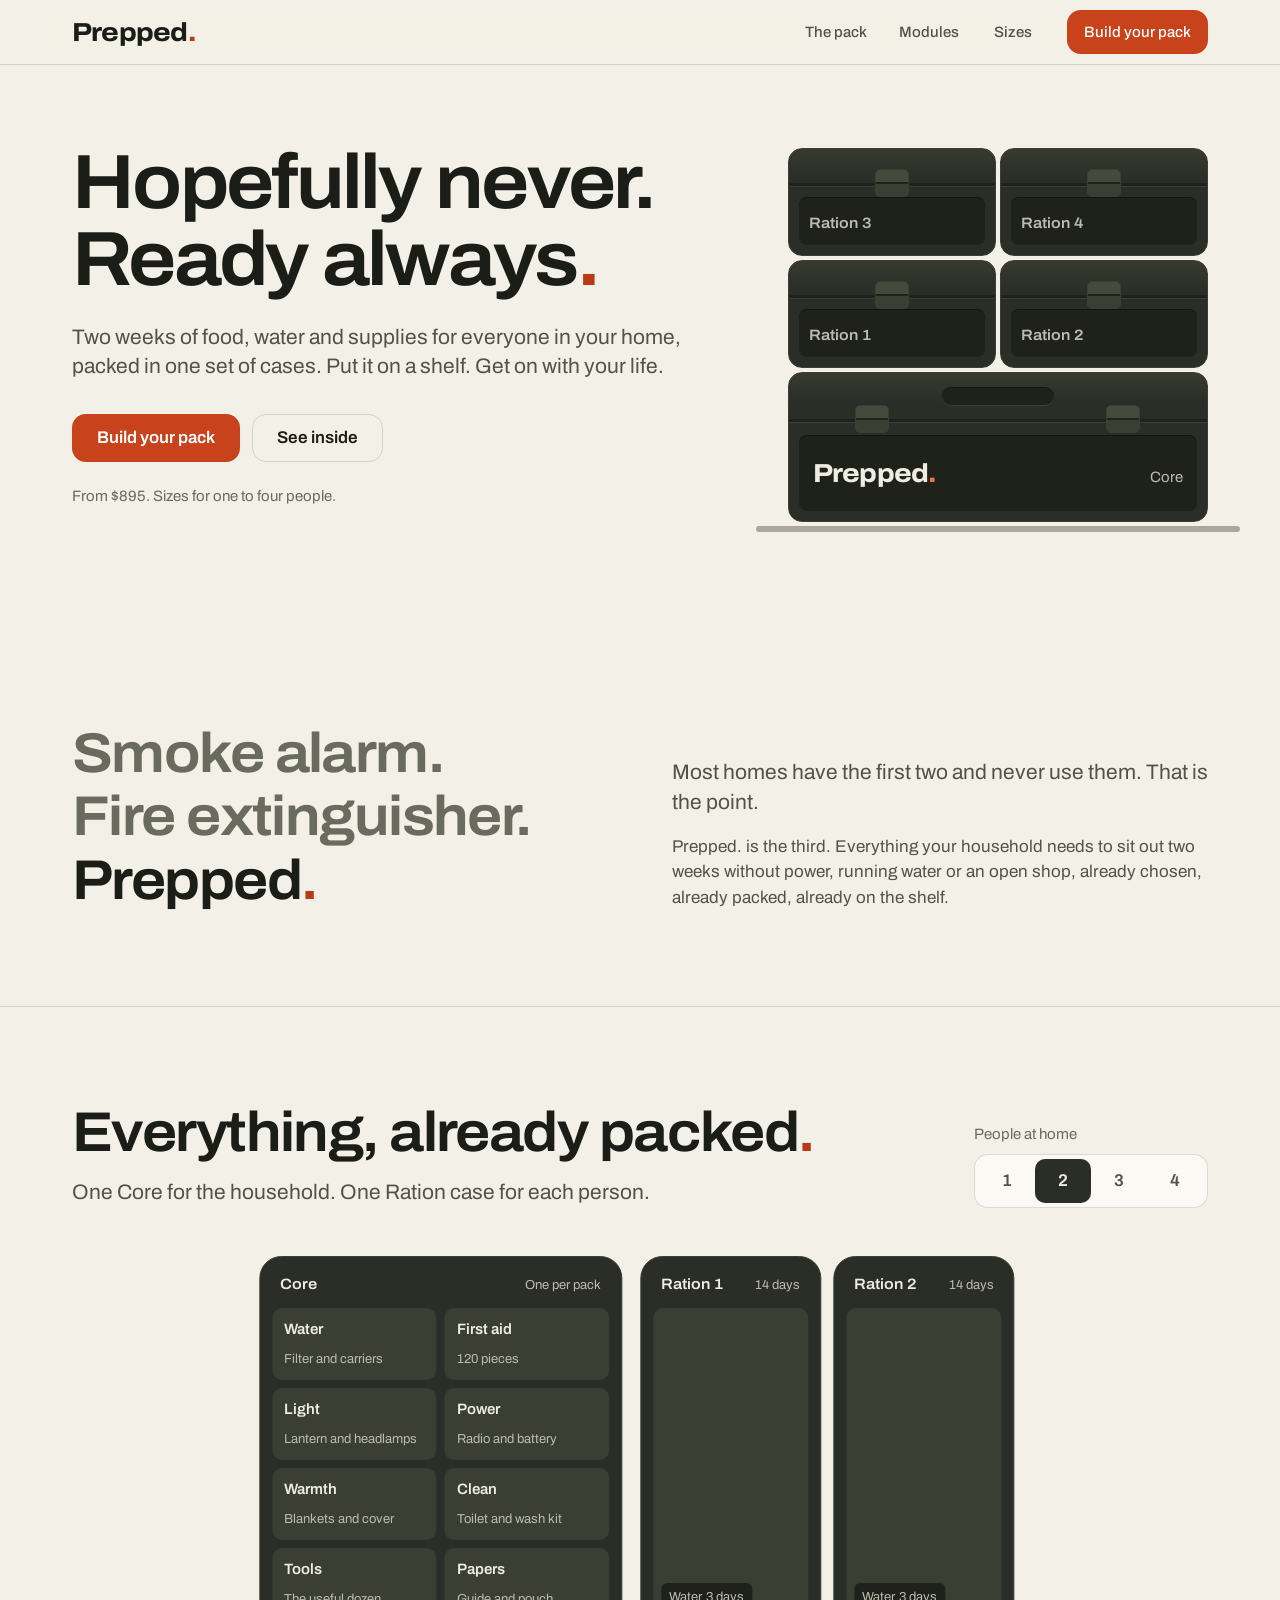
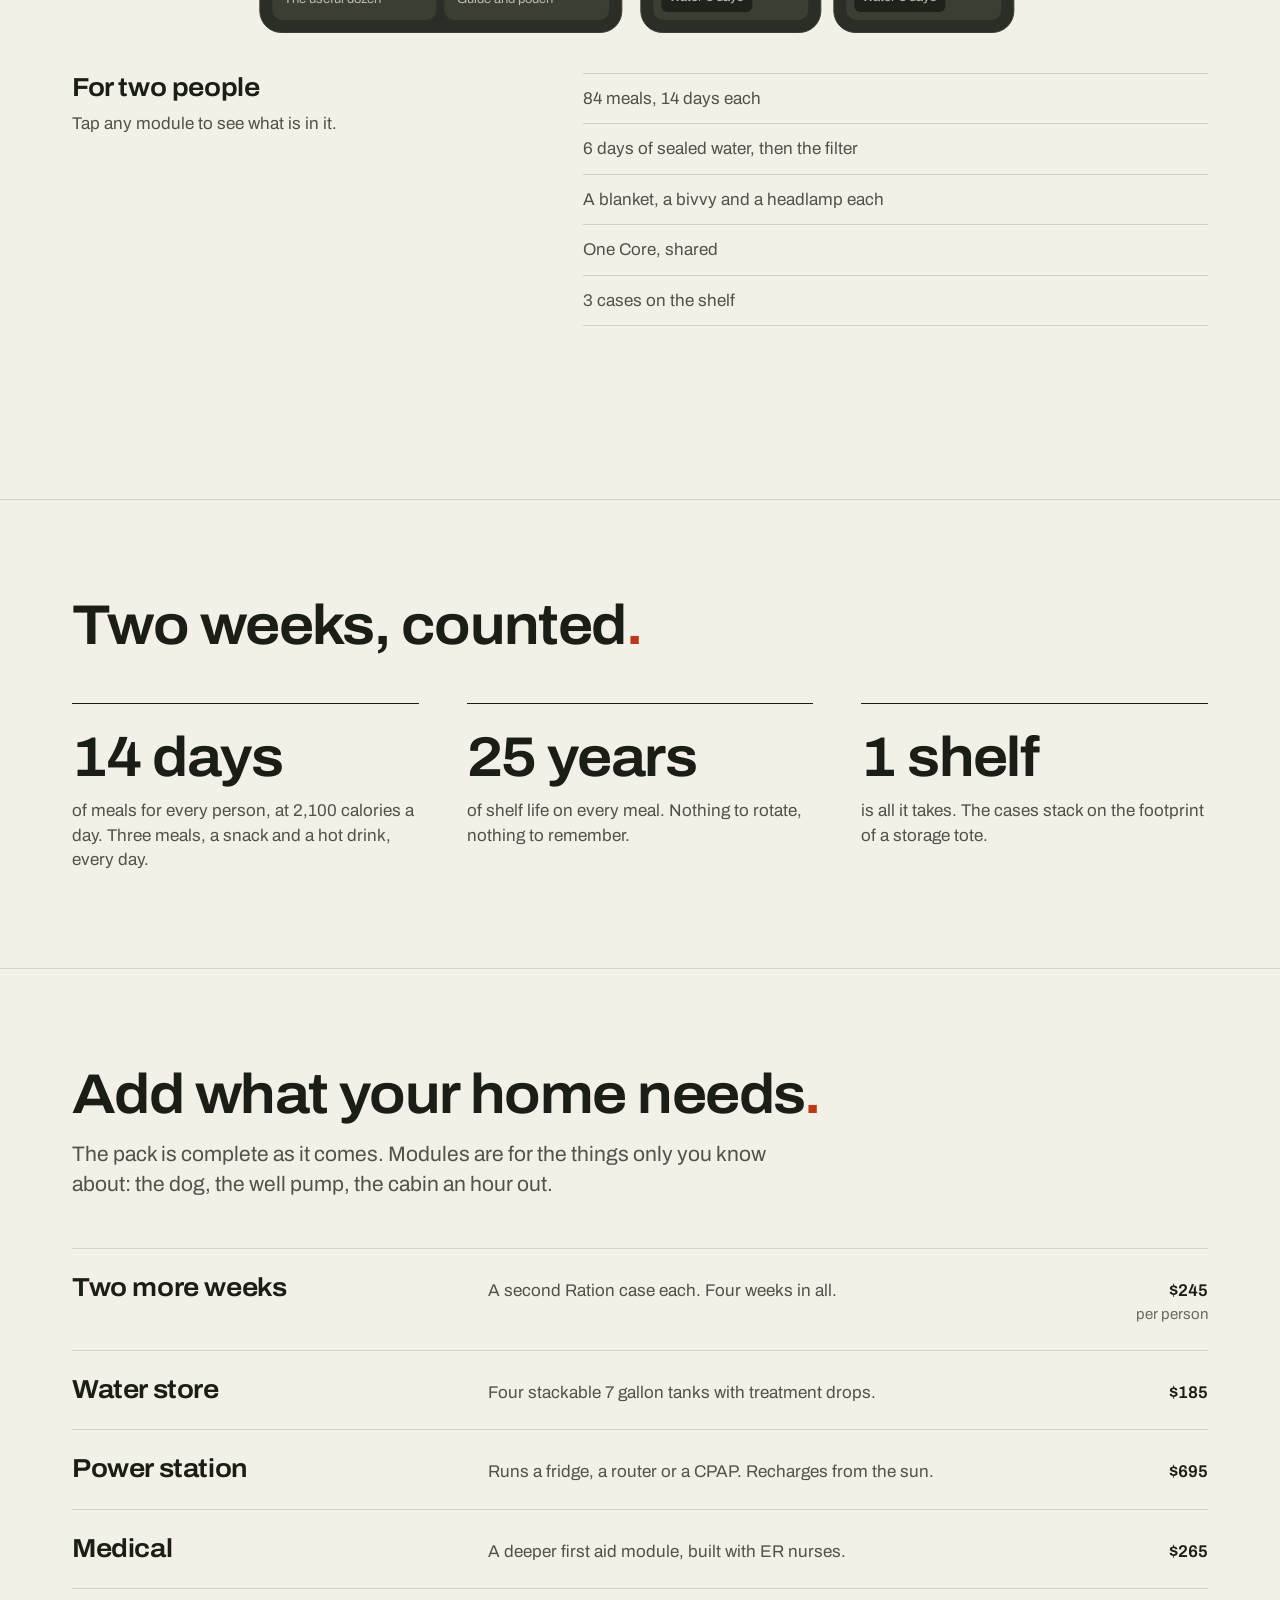
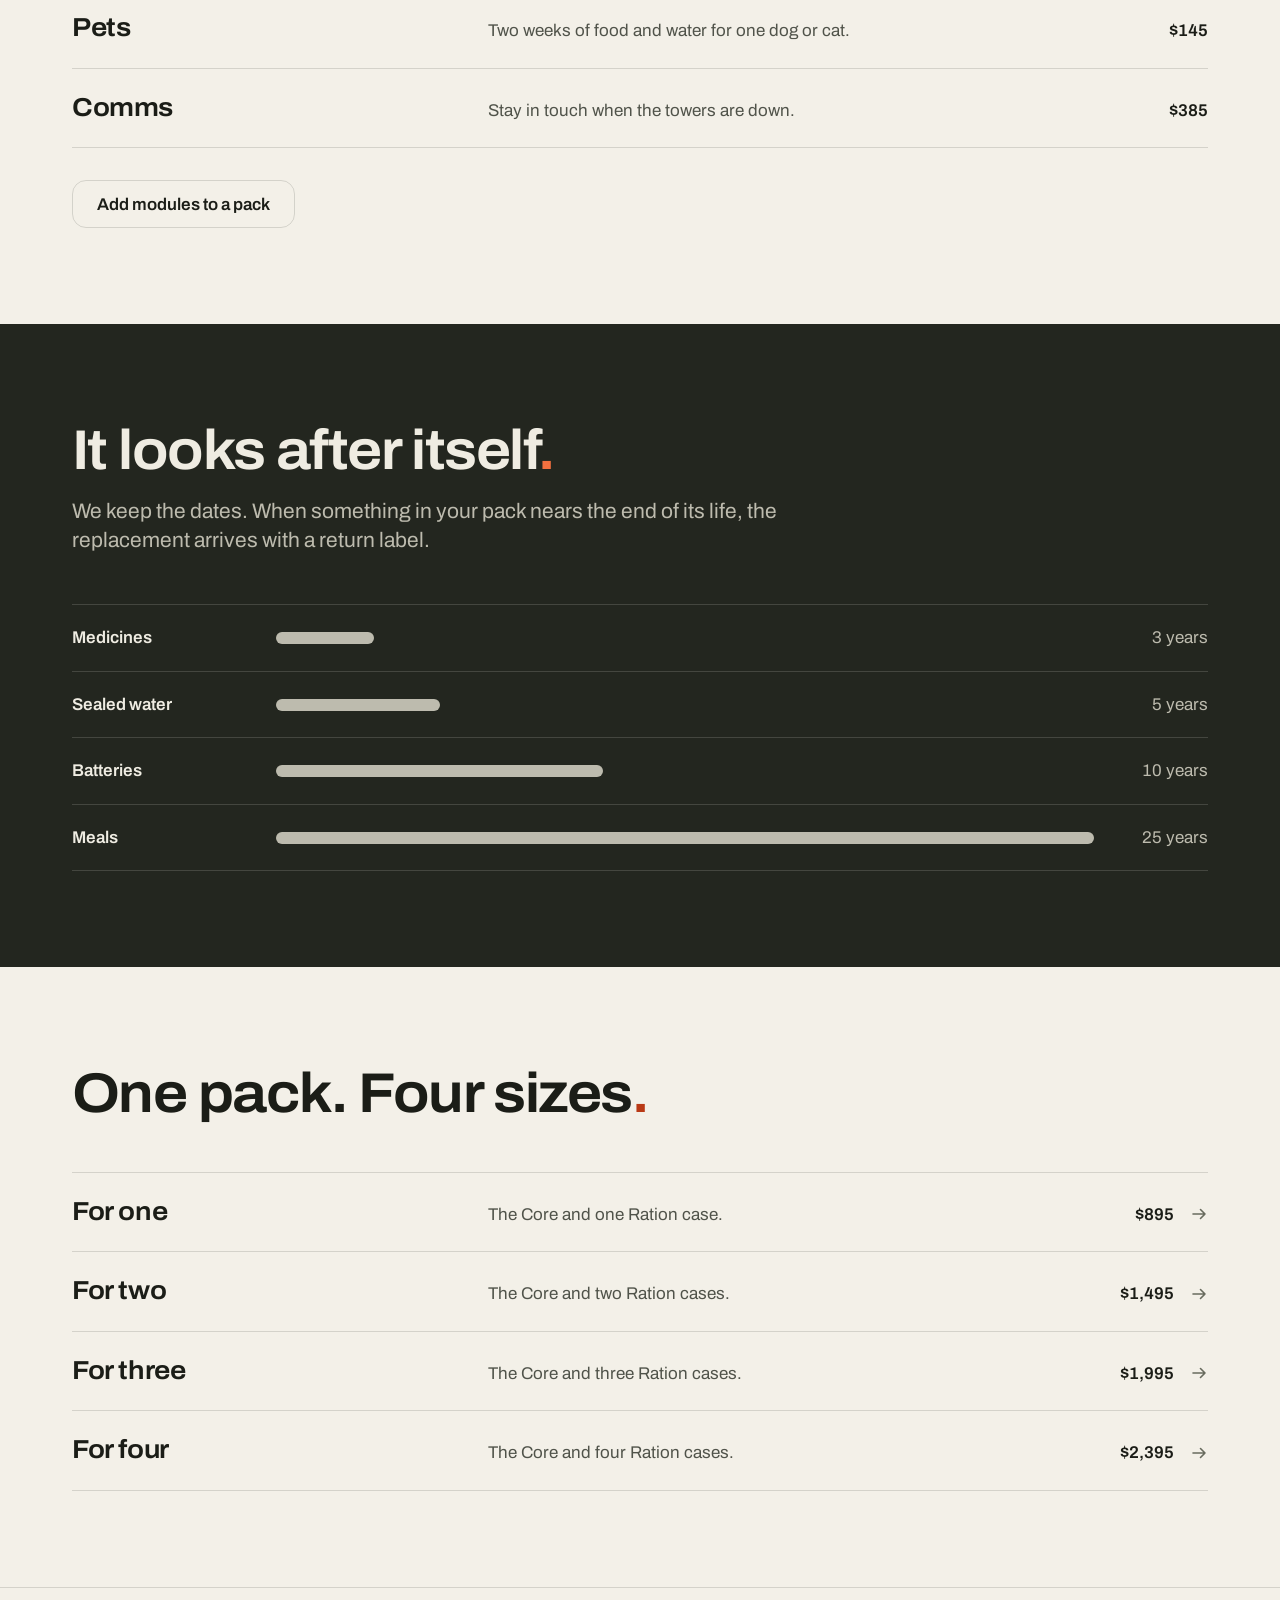
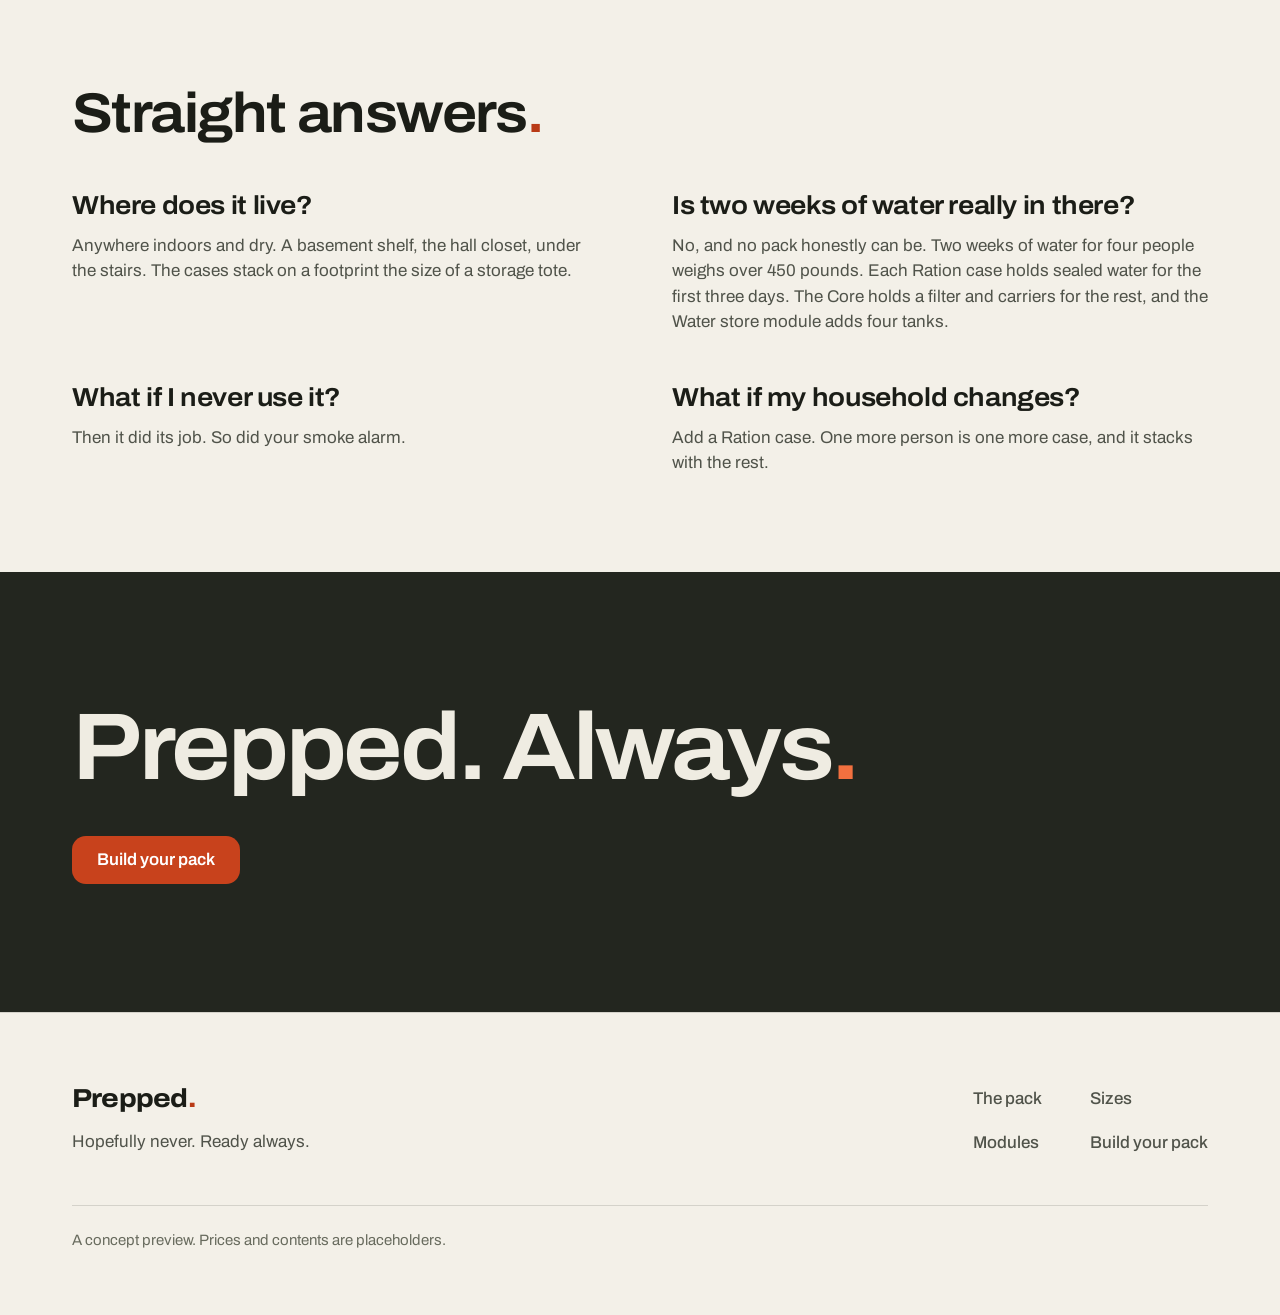
==== commit 3518d636: "Apple-design pass Co-Authored-By: Claude Fable 5.2 <noreply@anthropic.com>" ====
--- a/index.html
+++ b/index.html
@@ -54,7 +54,7 @@
         <p class="lead">Two weeks of food, water and supplies for everyone in your home, packed in one set of cases. Put it on a shelf. Get on with your life.</p>
         <div class="hero-go">
           <a class="btn btn-main" href="build.html">Build your pack</a>
-          <a class="btn btn-quiet" href="#inside">See what is inside</a>
+          <a class="btn btn-quiet" href="#inside">See inside</a>
         </div>
         <p class="small">From <span class="num">$895</span>. Sizes for one to four people.</p>
       </div>
--- a/styles.css
+++ b/styles.css
@@ -33,17 +33,17 @@
   --seg-on-text: #EFECE2;
 
   --shadow: 0 1px 2px rgba(27, 29, 23, 0.06), 0 12px 32px rgba(27, 29, 23, 0.08);
-  --bar: rgba(243, 240, 232, 0.88);
+  --bar: rgba(243, 240, 232, 0.8);
 
   /* Type */
   --font: "Archivo", "Helvetica Neue", Helvetica, Arial, sans-serif;
-  --t-micro: 13px;
-  --t-small: 15px;
-  --t-body: 17px;
-  --t-lead: 21px;
-  --t-h3: 26px;
-  --t-h2: clamp(34px, 4.6vw, 56px);
-  --t-h1: clamp(46px, 7.4vw, 104px);
+  --t-micro: 0.8125rem;
+  --t-small: 0.9375rem;
+  --t-body: 1.0625rem;
+  --t-lead: 1.3125rem;
+  --t-h3: 1.625rem;
+  --t-h2: clamp(2.125rem, 4.6vw, 3.5rem);
+  --t-h1: clamp(2.875rem, 7.4vw, 6.5rem);
 
   /* Space, multiples of 4 */
   --s1: 4px; --s2: 8px; --s3: 12px; --s4: 16px; --s5: 20px; --s6: 24px;
@@ -86,7 +86,7 @@
     --seg-on-text: #1B1D17;
     --hairline-2: rgba(239, 236, 226, 0.36);
     --shadow: 0 0 0 1px rgba(239, 236, 226, 0.06), 0 16px 40px rgba(0, 0, 0, 0.5);
-    --bar: rgba(17, 19, 15, 0.86);
+    --bar: rgba(17, 19, 15, 0.78);
     color-scheme: dark;
   }
 }
@@ -111,7 +111,7 @@
   --seg-on-text: #1B1D17;
   --hairline-2: rgba(239, 236, 226, 0.36);
   --shadow: 0 0 0 1px rgba(239, 236, 226, 0.06), 0 16px 40px rgba(0, 0, 0, 0.5);
-  --bar: rgba(17, 19, 15, 0.86);
+  --bar: rgba(17, 19, 15, 0.78);
   color-scheme: dark;
 }
 
@@ -185,6 +185,7 @@
 .bar-links { display: flex; align-items: center; gap: var(--s8); }
 .bar-links a { min-width: 44px; justify-content: center; font-size: var(--t-small); font-weight: 500; color: var(--text-2); text-decoration: none; min-height: 44px; display: inline-flex; align-items: center; }
 .bar-links a.btn-main { color: var(--on-accent); }
+.bar-links a[aria-current="true"] { color: var(--text); box-shadow: inset 0 -2px 0 var(--accent-text); }
 @media (hover: hover) and (pointer: fine) { .bar-links a:not(.btn):hover { color: var(--text); } }
 @media (prefers-reduced-transparency: reduce) { .bar { background: var(--page); -webkit-backdrop-filter: none; backdrop-filter: none; } }
 @media (prefers-contrast: more) { .bar { background: var(--page); -webkit-backdrop-filter: none; backdrop-filter: none; border-bottom-color: var(--text); } }
@@ -303,15 +304,20 @@
 .js .reveal { opacity: 0; transform: translateY(var(--rise)); }
 .js .reveal.is-in { opacity: 1; transform: none; transition: opacity var(--dur-arrive) var(--ease), transform var(--dur-arrive) var(--ease); }
 
+/* Reduced motion: gentler, not gone. Things cross-fade in place; nothing slides, grows or springs. */
 @media (prefers-reduced-motion: reduce) {
   html { scroll-behavior: auto; }
-  *, *::before, *::after { transition-duration: 1ms !important; animation-duration: 1ms !important; }
-  .js .reveal { opacity: 1; transform: none; }
+  *, *::before, *::after {
+    transition-property: opacity, color, background-color, border-color, box-shadow !important;
+    transition-duration: 200ms !important; animation-duration: 1ms !important;
+  }
+  .js .reveal { transform: none; }
+  .btn:active, .tile:active { transform: none; }
 }
 
 /* ---------- Phone ---------- */
 @media (max-width: 767px) {
-  :root { --edge: 20px; --t-body: 17px; --t-lead: 19px; --t-h3: 23px; }
+  :root { --edge: 20px; --t-body: 1.0625rem; --t-lead: 1.1875rem; --t-h3: 1.4375rem; }
   .section { padding: var(--s16) 0; }
   .section-head { margin-bottom: var(--s8); }
   .bar-links a:not(.btn) { display: none; }
--- a/home.css
+++ b/home.css
@@ -4,7 +4,7 @@
 .hero { padding: var(--s20) 0 var(--s24); }
 .hero-in { display: grid; grid-template-columns: minmax(0, 1.35fr) minmax(0, 0.85fr); gap: var(--s12); align-items: end; }
 .hero-words { display: grid; gap: var(--s6); justify-items: start; padding-bottom: var(--s6); }
-.hero .h1 { font-size: clamp(42px, 6vw, 80px); }
+.hero .h1 { font-size: clamp(2.625rem, 6vw, 5rem); }
 .hero-go { display: flex; flex-wrap: wrap; gap: var(--s3); margin-top: var(--s2); }
 
 /* The pack on its shelf, seen from the front */
@@ -87,11 +87,13 @@
 .close-in { display: grid; gap: var(--s10); justify-items: start; }
 
 @media (max-width: 767px) {
-  .hero { padding: var(--s10) 0 var(--s16); }
-  .hero-in { grid-template-columns: minmax(0, 1fr); gap: var(--s12); }
+  .hero { padding: var(--s6) 0 var(--s16); }
+  .hero-in { grid-template-columns: minmax(0, 1fr); gap: var(--s8); }
+  .hero-words { gap: var(--s4); }
   .hero-words { padding-bottom: 0; }
   .hero-go { width: 100%; }
-  .hero-go .btn { flex: 1 1 auto; }
+  .hero-go { flex-wrap: nowrap; gap: var(--s2); margin-top: var(--s1); }
+  .hero-go .btn { flex: 1 1 0; padding: 0 var(--s3); white-space: nowrap; }
   .stack { justify-self: center; max-width: 340px; }
   .box { height: 92px; }
   .box::before { top: 30px; }
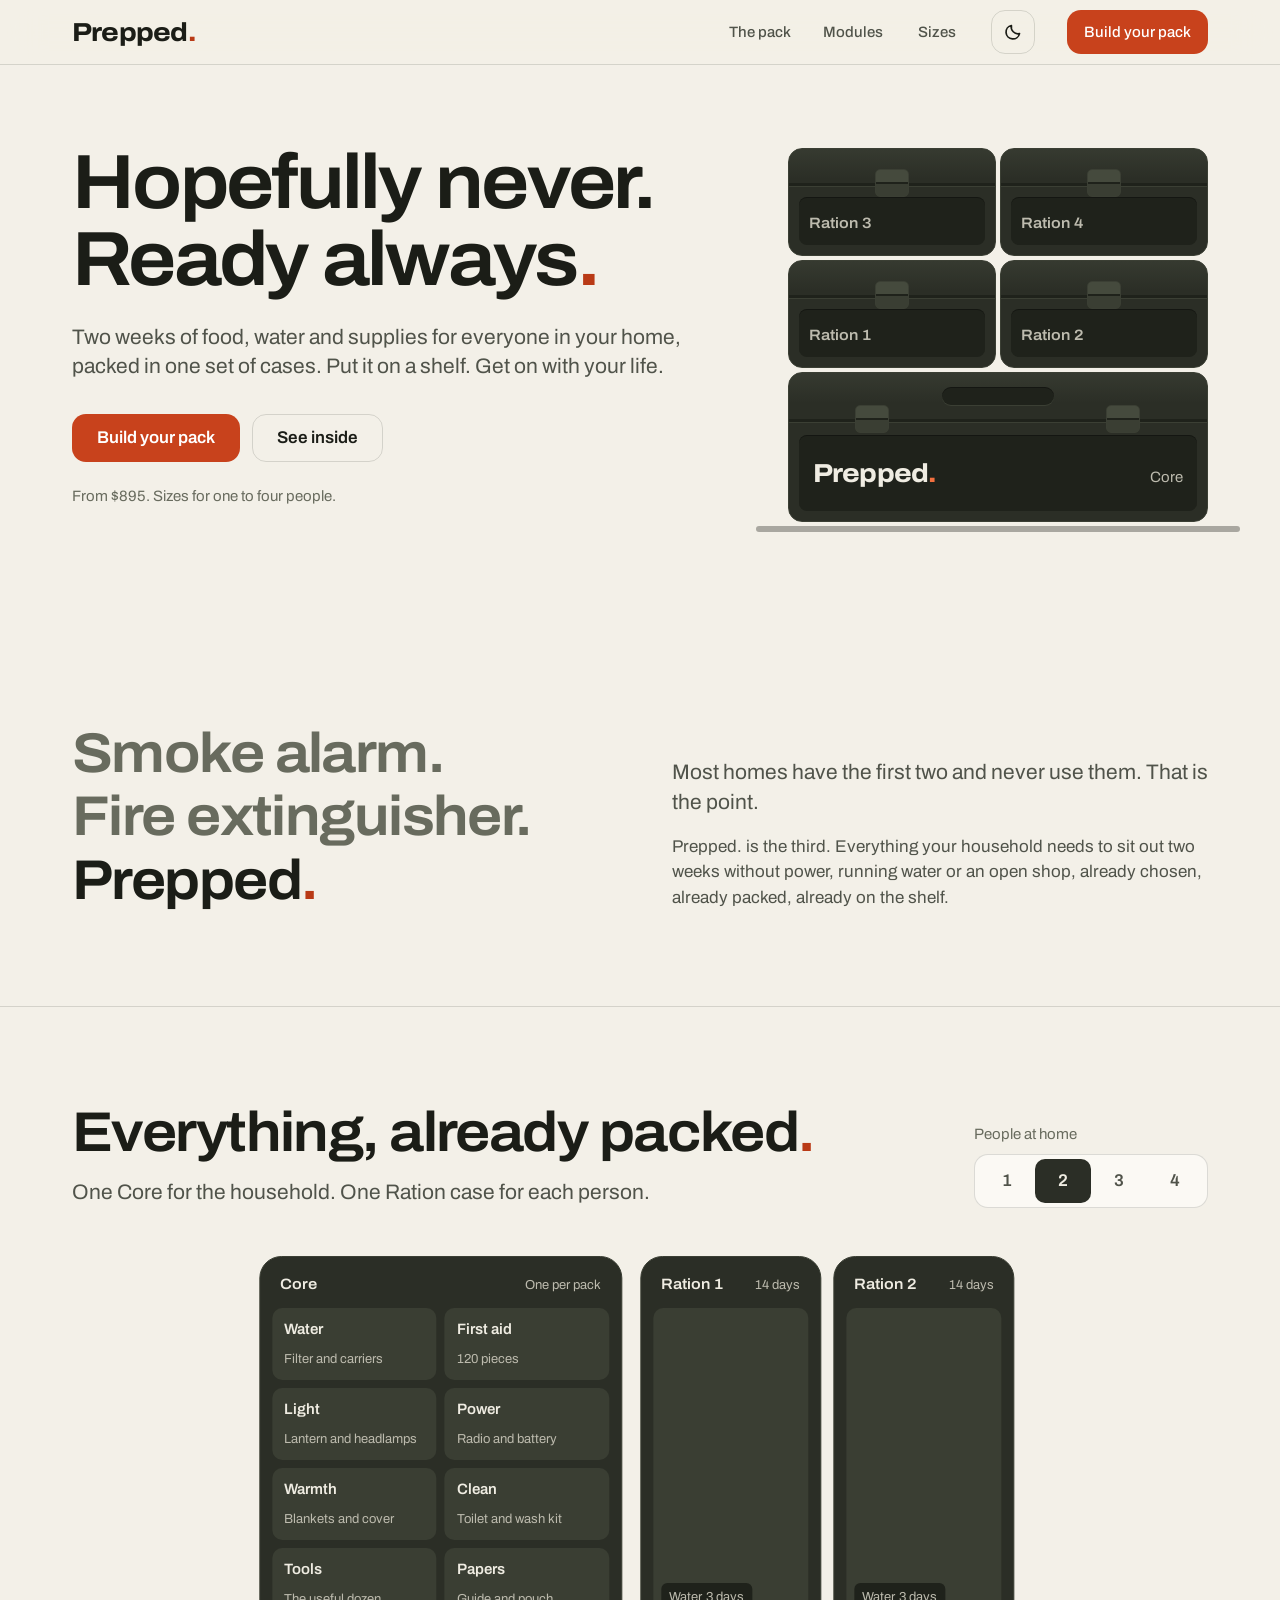
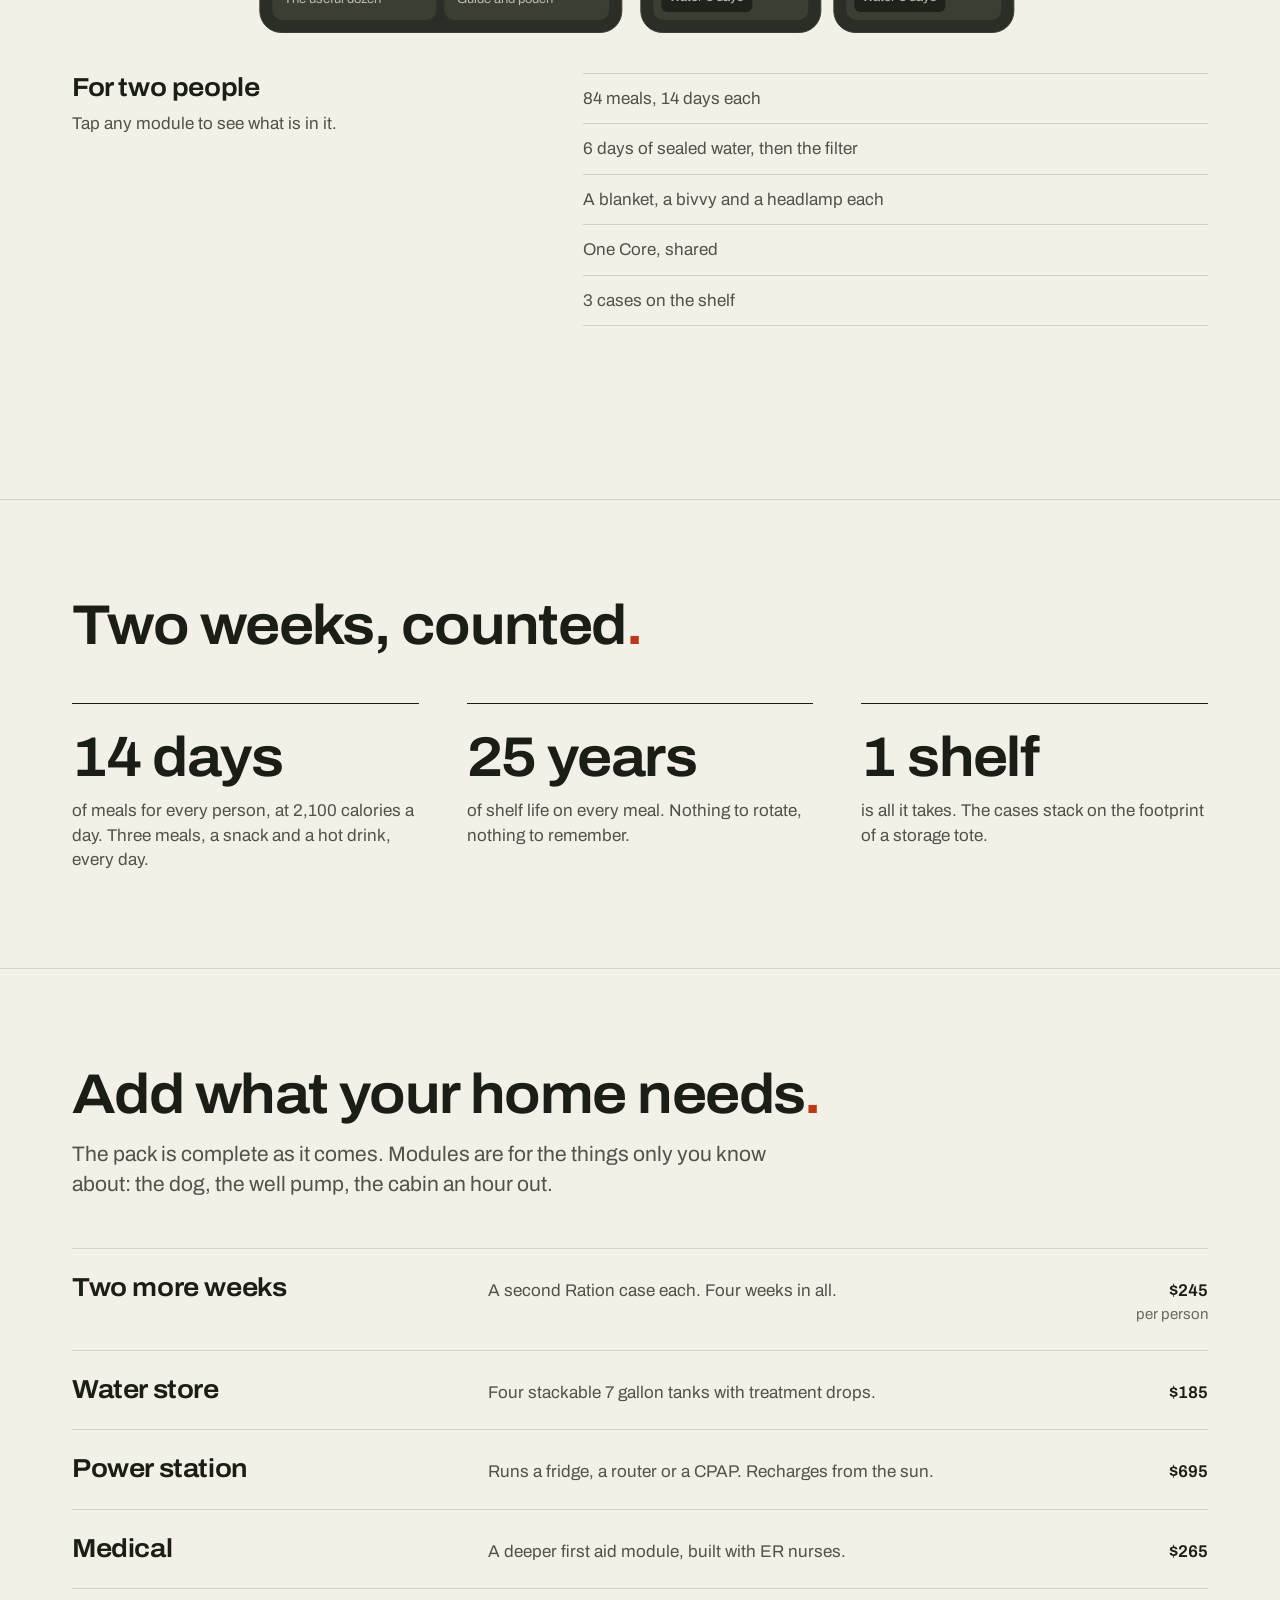
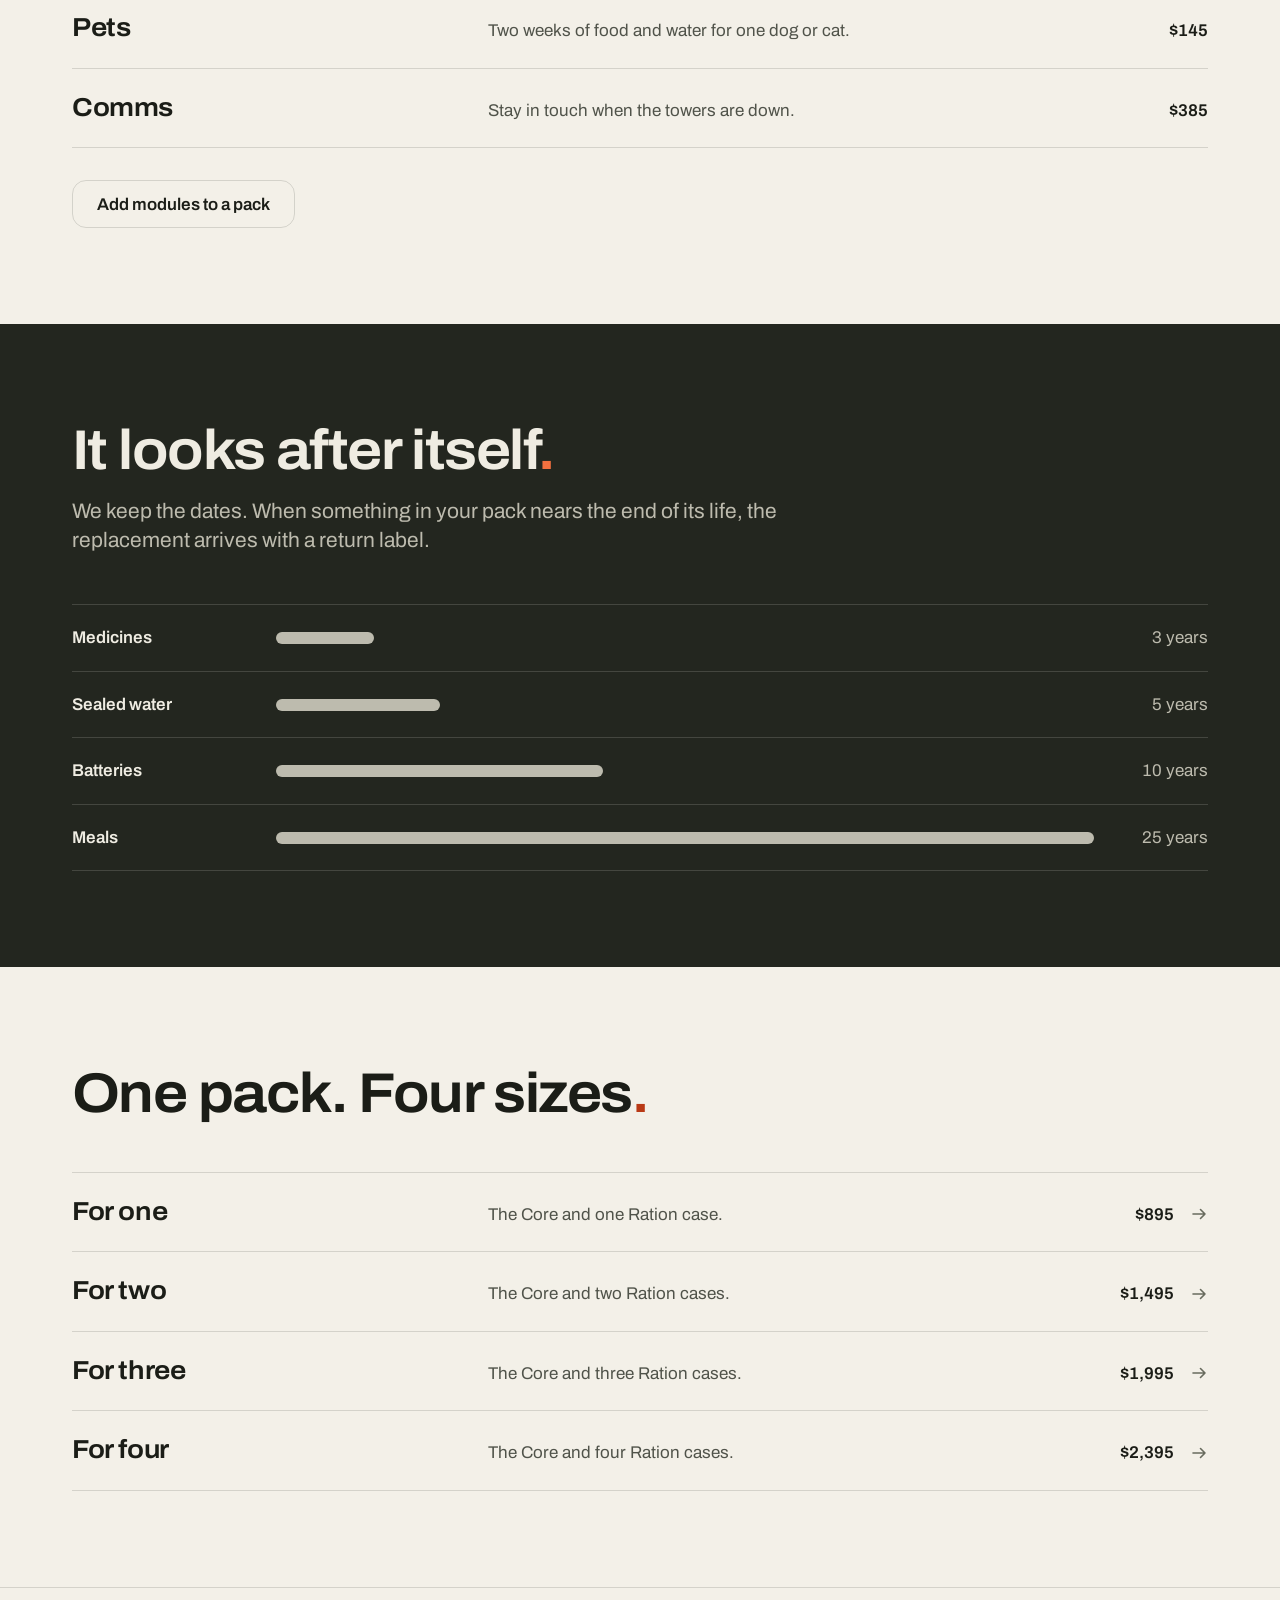
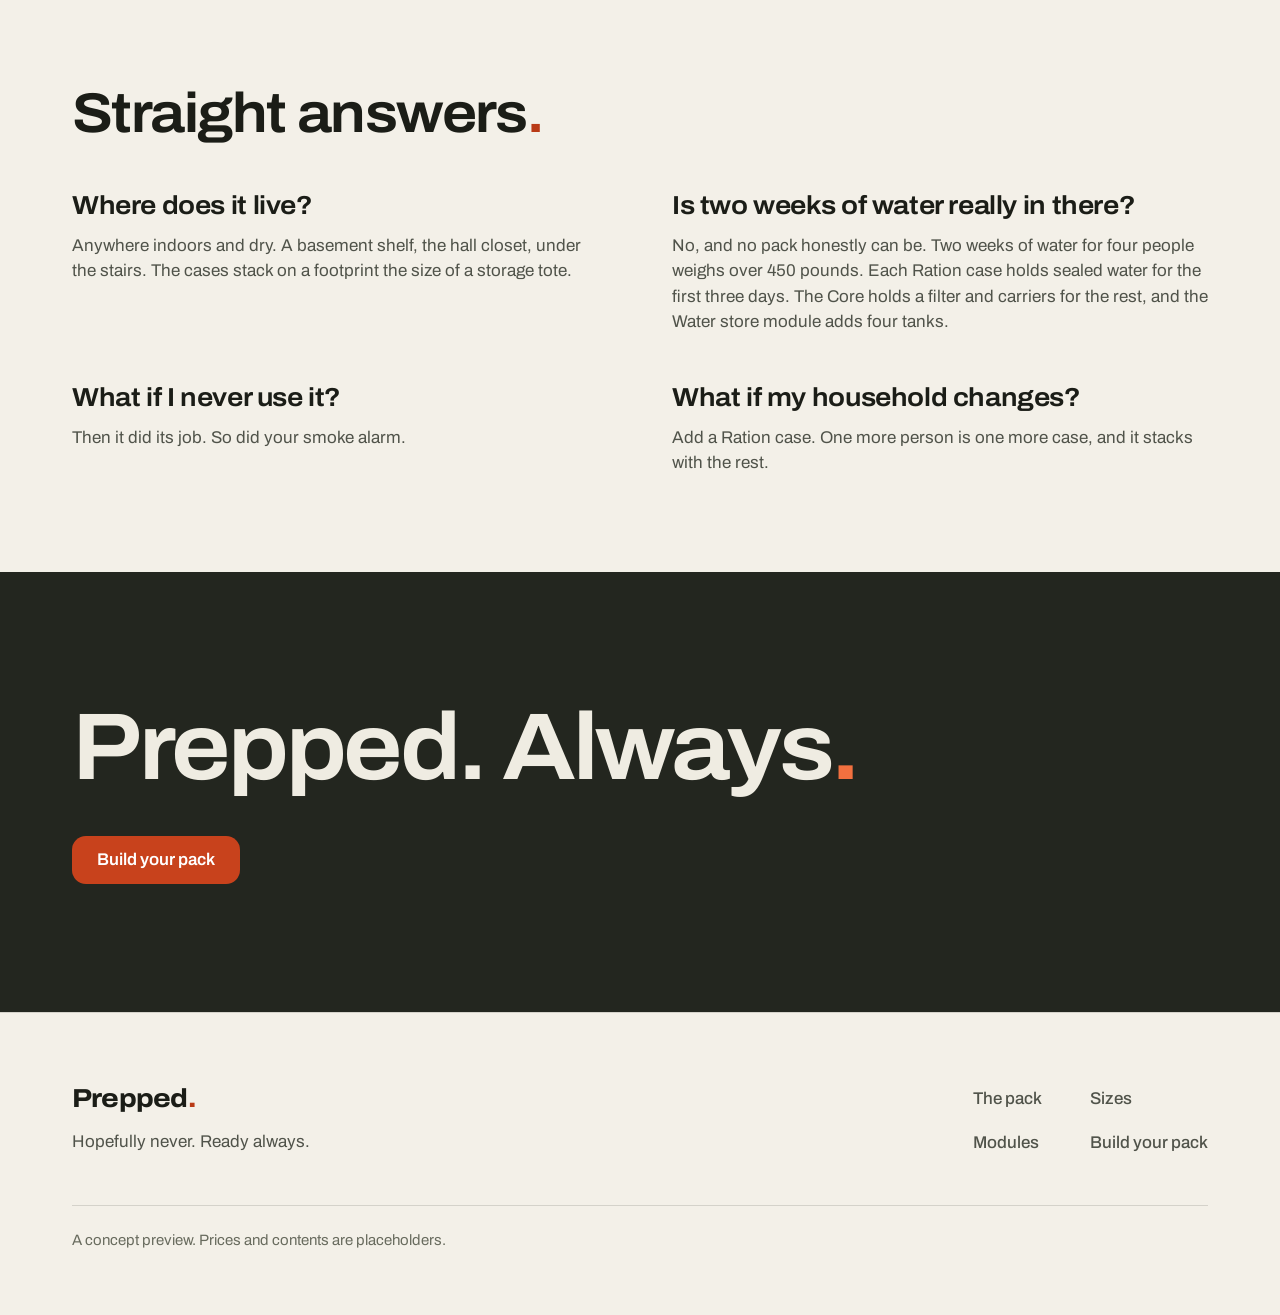
==== commit b3f4bc5a: "Add a light and dark switch Co-Authored-By: Claude Fable 5.2 <noreply@anthropic.com>" ====
--- a/index.html
+++ b/index.html
@@ -20,6 +20,7 @@
 <link rel="preconnect" href="https://fonts.googleapis.com">
 <link rel="preconnect" href="https://fonts.gstatic.com" crossorigin>
 <link href="https://fonts.googleapis.com/css2?family=Archivo:wdth,wght@62..125,100..900&display=swap" rel="stylesheet">
+<script>try{var t=localStorage.getItem("prepped-theme");if(t==="dark"||t==="light")document.documentElement.setAttribute("data-theme",t)}catch(e){}</script>
 <link rel="stylesheet" href="styles.css">
 <link rel="stylesheet" href="home.css">
 <script>document.documentElement.classList.add("js");</script>
@@ -33,6 +34,7 @@
       <a href="#inside">The pack</a>
       <a href="#modules">Modules</a>
       <a href="#sizes">Sizes</a>
+      <button type="button" class="btn btn-quiet btn-small bar-theme" id="theme-btn" aria-label="Switch to dark mode"></button>
       <button type="button" class="btn btn-quiet btn-small bar-menu" id="bar-menu" aria-label="Menu" aria-expanded="false" aria-controls="bar-sheet"><svg viewBox="0 0 20 20" fill="none" stroke="currentColor" stroke-width="1.8" stroke-linecap="round" aria-hidden="true"><path d="M3 7h14M3 13h14"/></svg></button>
       <a class="btn btn-main btn-small" href="build.html">Build your pack</a>
     </nav>
@@ -41,6 +43,7 @@
     <a href="#inside">The pack</a>
     <a href="#modules">Modules</a>
     <a href="#sizes">Sizes</a>
+    <button type="button" class="bar-theme-row" id="theme-row" role="switch" aria-checked="false"><span>Dark mode</span><span class="switch" aria-hidden="true"></span></button>
   </div>
 </header>
 
--- a/styles.css
+++ b/styles.css
@@ -190,6 +190,31 @@
 @media (prefers-reduced-transparency: reduce) { .bar { background: var(--page); -webkit-backdrop-filter: none; backdrop-filter: none; } }
 @media (prefers-contrast: more) { .bar { background: var(--page); -webkit-backdrop-filter: none; backdrop-filter: none; border-bottom-color: var(--text); } }
 
+/* A drawn switch, used wherever something is on or off */
+.switch {
+  position: relative; flex: none;
+  width: 48px; height: 28px; border-radius: var(--r-m);
+  background: var(--text-3);
+  transition: background-color var(--dur-touch) var(--ease);
+}
+.switch::after {
+  content: ""; position: absolute; top: 3px; left: 3px;
+  width: 22px; height: 22px; border-radius: 50%;
+  background: var(--on-accent);
+  box-shadow: var(--shadow);
+  transition: transform var(--dur-touch) var(--ease);
+}
+[aria-checked="true"] > .switch { background: var(--accent); }
+[aria-checked="true"] > .switch::after { transform: translateX(20px); }
+
+/* Light and dark: an icon button in the bar on a computer, a switch in the menu on a phone */
+.bar-theme { width: 44px; padding: 0; }
+.bar-theme svg { width: 20px; height: 20px; }
+.bar-theme-row { display: none; }
+.theme-fade, .theme-fade *, .theme-fade *::before, .theme-fade *::after {
+  transition: background-color 240ms ease, color 240ms ease, border-color 240ms ease, box-shadow 240ms ease !important;
+}
+
 /* On the Build page the bar does not offer the page you are on */
 .build-page .bar-links .btn-main { display: none; }
 
@@ -322,6 +347,13 @@
   .section-head { margin-bottom: var(--s8); }
   .bar-links a:not(.btn) { display: none; }
   .bar-links { gap: var(--s2); }
+  .bar-theme { display: none; }
+  .bar-theme-row {
+    appearance: none; background: transparent; border: 0; border-top: 1px solid var(--hairline); cursor: pointer;
+    display: flex; align-items: center; justify-content: space-between; width: 100%; min-height: 56px; padding: 0;
+    font-size: var(--t-lead); font-weight: 600; font-stretch: 108%; text-align: left;
+    -webkit-tap-highlight-color: transparent; touch-action: manipulation;
+  }
   .bar-menu { display: inline-flex; width: 44px; padding: 0; }
   .bar-menu svg { width: 20px; height: 20px; }
   .bar-sheet {
